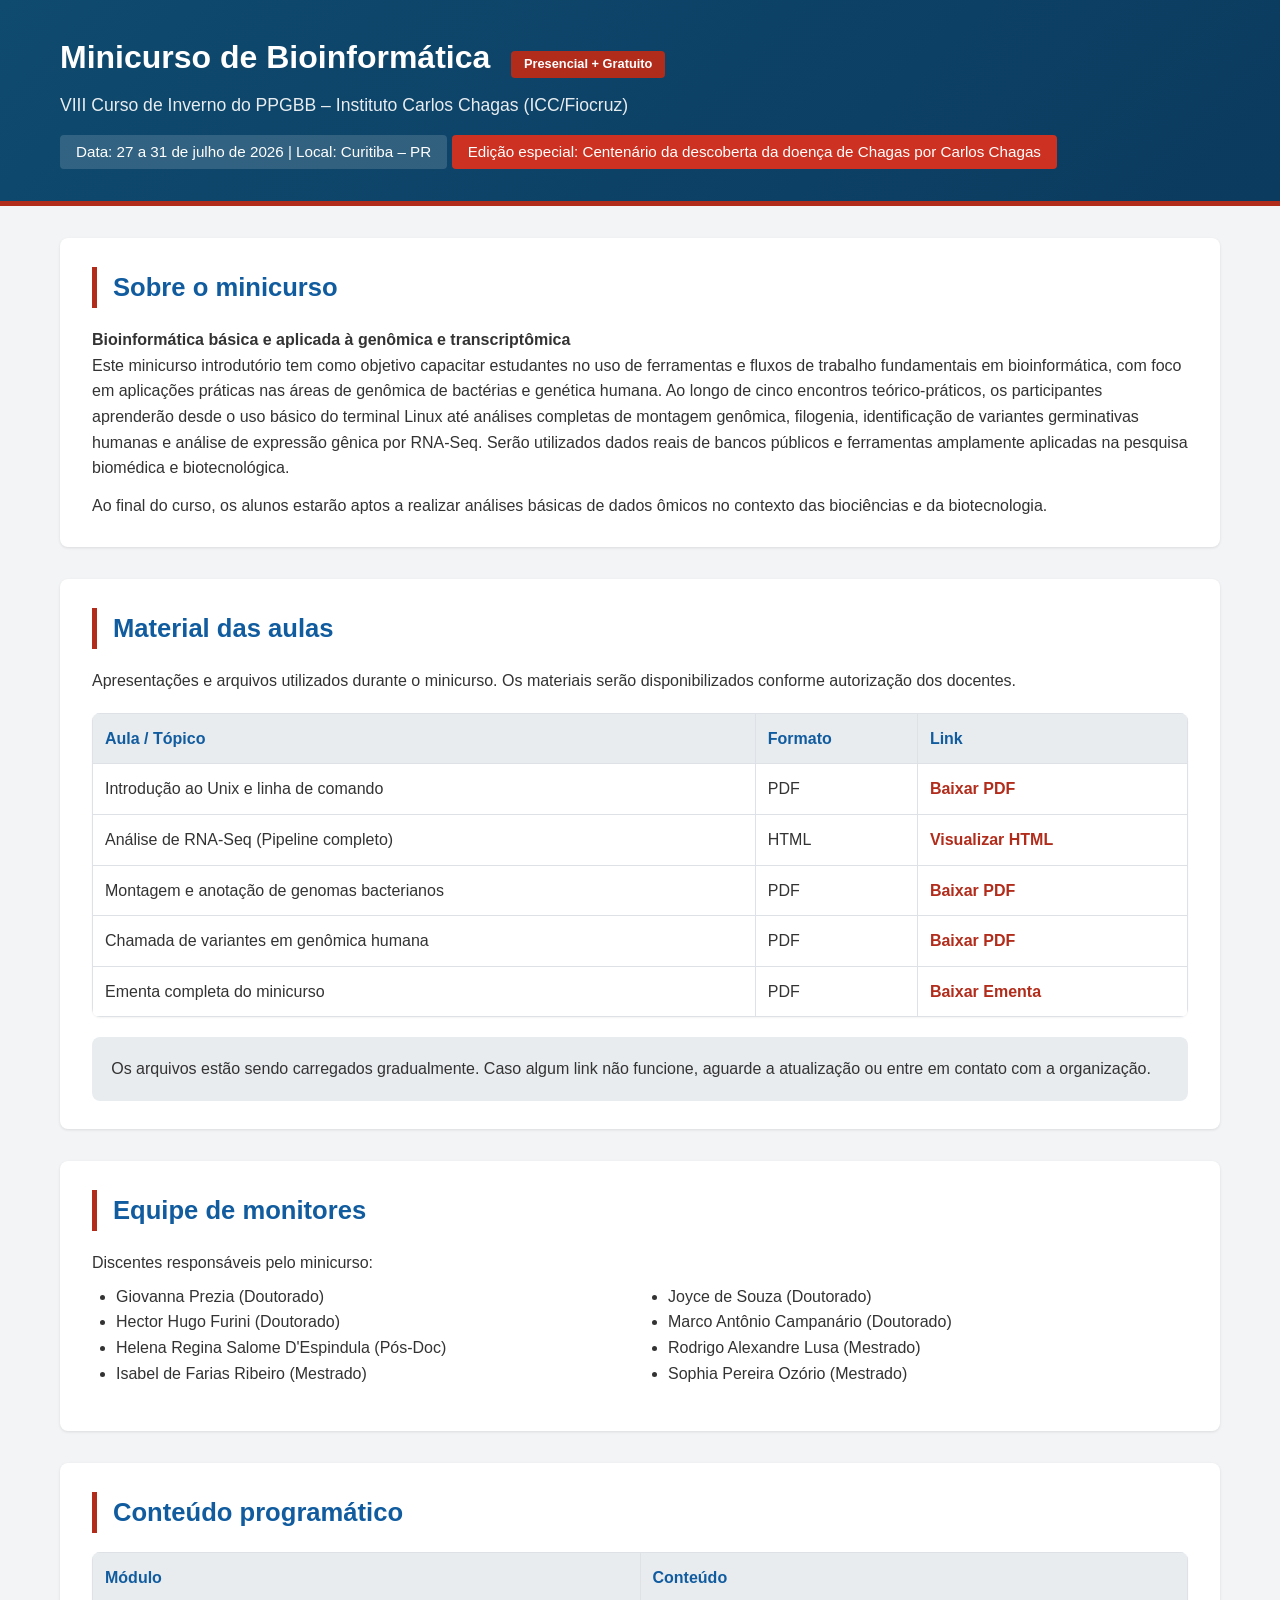
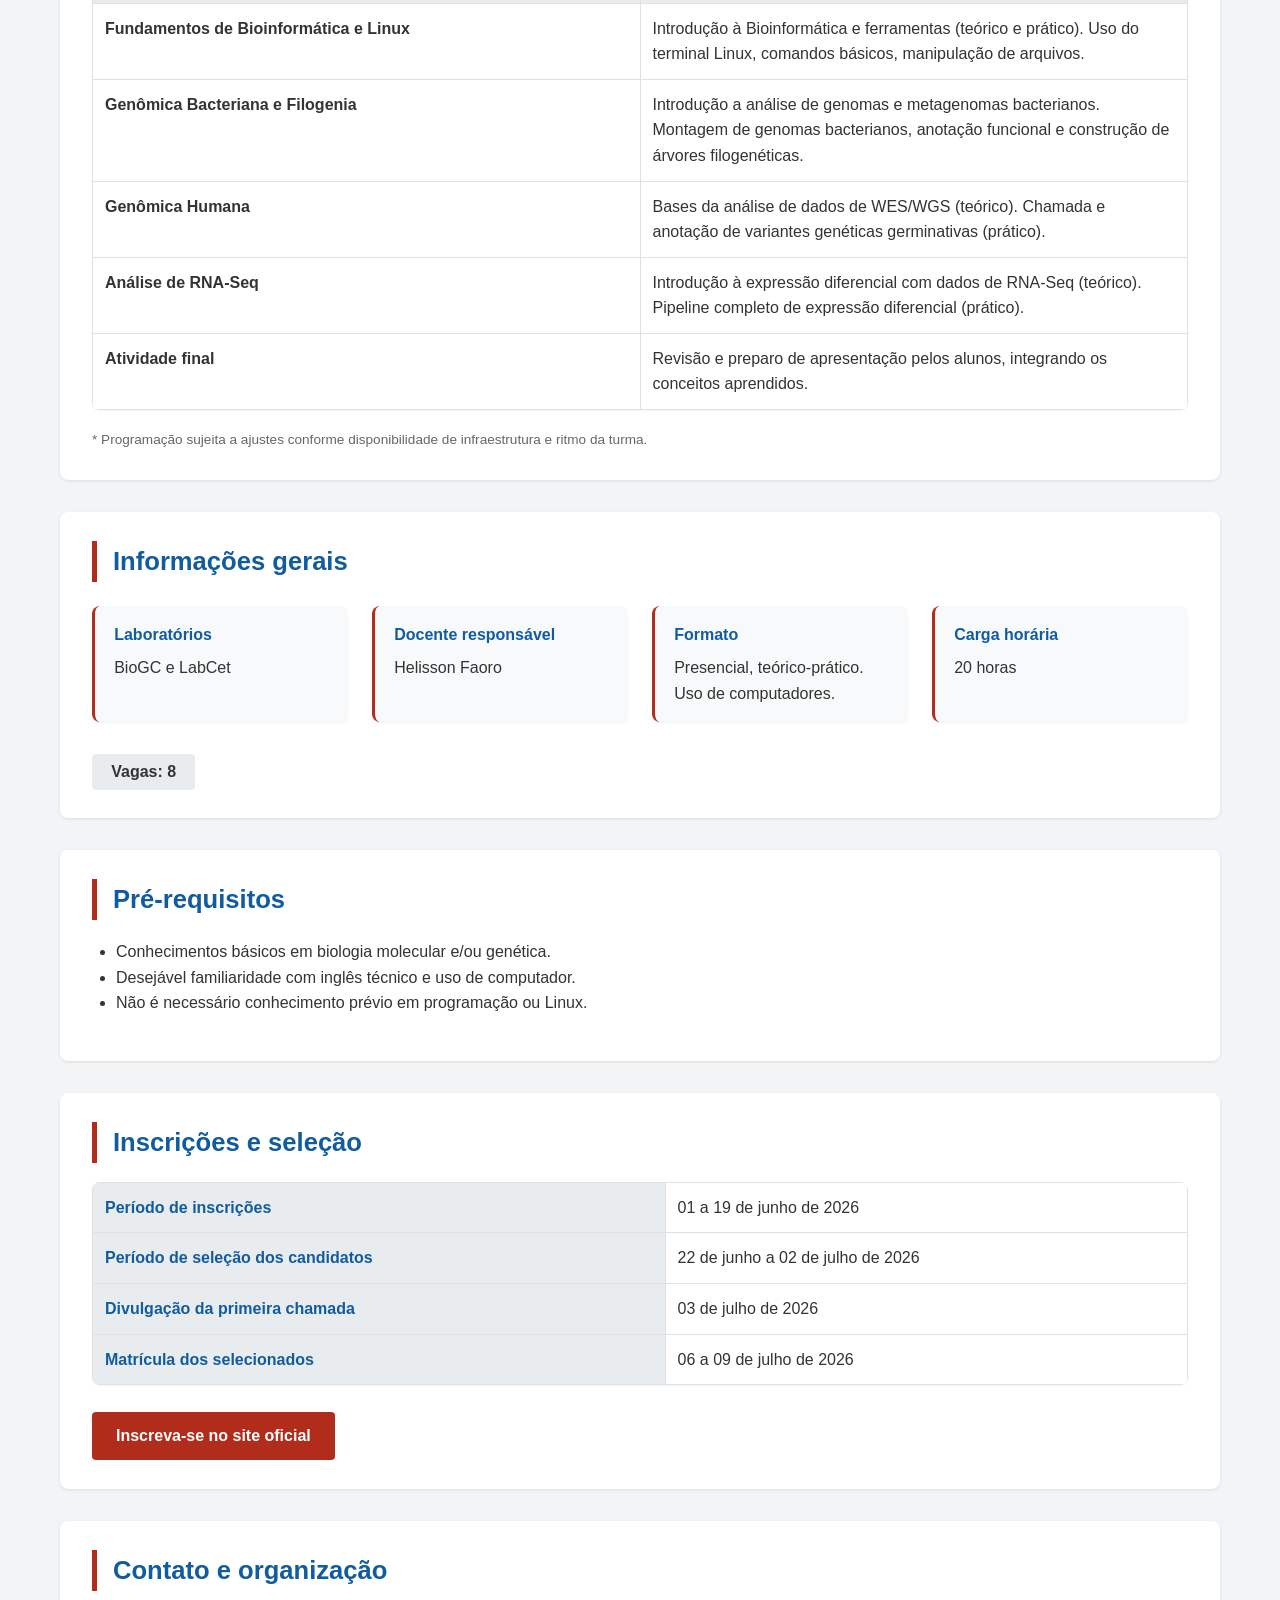
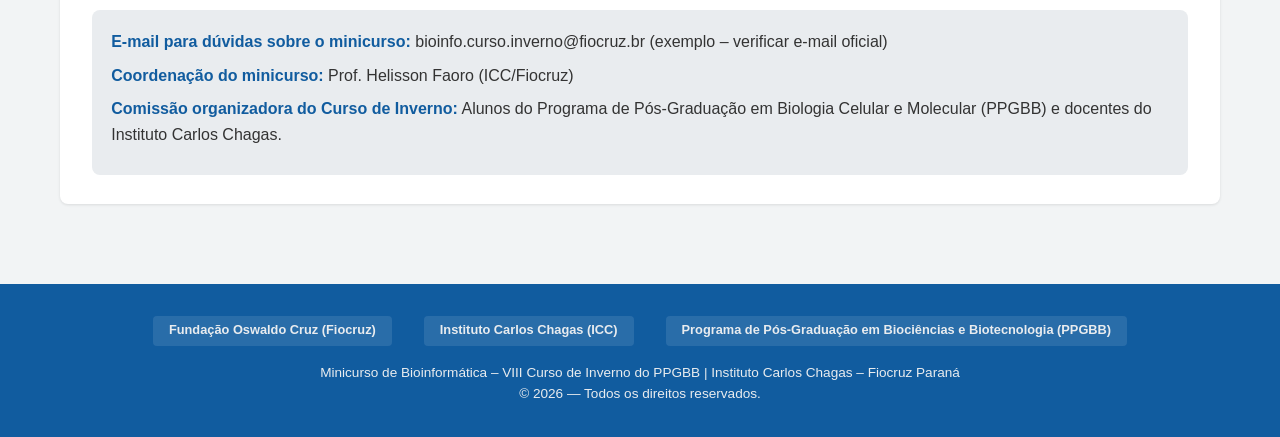
==== index.html @ 62fe2ba6 "Update course information and materials section" ====
<!DOCTYPE html>
<html lang="pt-BR">
<head>
    <meta charset="UTF-8">
    <meta name="viewport" content="width=device-width, initial-scale=1.0">
    <title>Minicurso de Bioinformática | Curso de Inverno 2026 - Fiocruz</title>
    <!-- CSS externo -->
    <link rel="stylesheet" href="css/style.css">
</head>
<body>

<header class="header">
    <div class="container">
        <h1>Minicurso de Bioinformática <span class="badge-gratis">Presencial + Gratuito</span></h1>
        <div class="subtitle">VIII Curso de Inverno do PPGBB – Instituto Carlos Chagas (ICC/Fiocruz)</div>
        <div class="date-place">
            Data: 27 a 31 de julho de 2026 | Local: Curitiba – PR
        </div>
        <div class="date-place" style="background: #cc3121; color:white; margin-top: 12px;">
            Edição especial: Centenário da descoberta da doença de Chagas por Carlos Chagas
        </div>
    </div>
</header>

<main class="container">
    <!-- Sobre o minicurso -->
    <div class="section">
        <h2>Sobre o minicurso</h2>
        <p><strong>Bioinformática básica e aplicada à genômica e transcriptômica</strong></p>
        <p>Este minicurso introdutório tem como objetivo capacitar estudantes no uso de ferramentas e fluxos de trabalho fundamentais em bioinformática, com foco em aplicações práticas nas áreas de genômica de bactérias e genética humana. Ao longo de cinco encontros teórico-práticos, os participantes aprenderão desde o uso básico do terminal Linux até análises completas de montagem genômica, filogenia, identificação de variantes germinativas humanas e análise de expressão gênica por RNA-Seq. Serão utilizados dados reais de bancos públicos e ferramentas amplamente aplicadas na pesquisa biomédica e biotecnológica.</p>
        <p style="margin-top: 0.75rem;">Ao final do curso, os alunos estarão aptos a realizar análises básicas de dados ômicos no contexto das biociências e da biotecnologia.</p>
    </div>

    <!-- Material das aulas -->
    <div class="section">
        <h2>Material das aulas</h2>
        <p>Apresentações e arquivos utilizados durante o minicurso. Os materiais serão disponibilizados conforme autorização dos docentes.</p>
        <table class="tabela-materiais">
            <thead>
                <tr><th>Aula / Tópico</th><th>Formato</th><th>Link</th></tr>
            </thead>
            <tbody>
                <tr><td>Introdução ao Unix e linha de comando</td><td>PDF</td><td><a href="materiais/aula1_bioinfo.pdf" target="_blank">Baixar PDF</a></td></tr>
                <tr><td>Análise de RNA-Seq (Pipeline completo)</td><td>HTML</td><td><a href="materiais/aula2_bioinfo.html" target="_blank">Visualizar HTML</a></td></tr>
                <tr><td>Montagem e anotação de genomas bacterianos</td><td>PDF</td><td><a href="materiais/genomica_bacteriana.pdf" target="_blank">Baixar PDF</a></td></tr>
                <tr><td>Chamada de variantes em genômica humana</td><td>PDF</td><td><a href="materiais/variantes_humanas.pdf" target="_blank">Baixar PDF</a></td></tr>
                <tr><td>Ementa completa do minicurso</td><td>PDF</td><td><a href="Ementa_Bioinformatica_2026.docx.pdf" target="_blank">Baixar Ementa</a></td></tr>
            </tbody>
        </table>
        <p class="contato-info" style="margin-top: 0.5rem;">Os arquivos estão sendo carregados gradualmente. Caso algum link não funcione, aguarde a atualização ou entre em contato com a organização.</p>
    </div>    

    <!-- Equipe de monitores -->
    <div class="section">
        <h2>Equipe de monitores</h2>
        <p>Discentes responsáveis pelo minicurso:</p>
        <ul class="two-columns">
            <li>Giovanna Prezia (Doutorado)</li>
            <li>Hector Hugo Furini (Doutorado)</li>
            <li>Helena Regina Salome D'Espindula (Pós-Doc)</li>
            <li>Isabel de Farias Ribeiro (Mestrado)</li>
            <li>Joyce de Souza (Doutorado)</li>
            <li>Marco Antônio Campanário (Doutorado)</li>
            <li>Rodrigo Alexandre Lusa (Mestrado)</li>
            <li>Sophia Pereira Ozório (Mestrado)</li>
        </ul>
    </div>

    <!-- Conteúdo programático -->
    <div class="section">
        <h2>Conteúdo programático</h2>
        <table class="tabela-conteudo">
            <thead>
                <tr><th>Módulo</th><th>Conteúdo</th></tr>
            </thead>
            <tbody>
                <tr><td><strong>Fundamentos de Bioinformática e Linux</strong></td><td>Introdução à Bioinformática e ferramentas (teórico e prático). Uso do terminal Linux, comandos básicos, manipulação de arquivos.</td></tr>
                <tr><td><strong>Genômica Bacteriana e Filogenia</strong></td><td>Introdução a análise de genomas e metagenomas bacterianos. Montagem de genomas bacterianos, anotação funcional e construção de árvores filogenéticas.</td></tr>
                <tr><td><strong>Genômica Humana</strong></td><td>Bases da análise de dados de WES/WGS (teórico). Chamada e anotação de variantes genéticas germinativas (prático).</td></tr>
                <tr><td><strong>Análise de RNA-Seq</strong></td><td>Introdução à expressão diferencial com dados de RNA-Seq (teórico). Pipeline completo de expressão diferencial (prático).</td></tr>
                <tr><td><strong>Atividade final</strong></td><td>Revisão e preparo de apresentação pelos alunos, integrando os conceitos aprendidos.</td></tr>
            </tbody>
        </table>
        <p class="nota">* Programação sujeita a ajustes conforme disponibilidade de infraestrutura e ritmo da turma.</p>
    </div>

    
    <!-- Informações gerais -->
    <div class="section">
        <h2>Informações gerais</h2>
        <div class="info-grid">
            <div class="info-card"><strong>Laboratórios</strong>BioGC e LabCet</div>
            <div class="info-card"><strong>Docente responsável</strong>Helisson Faoro</div>
            <div class="info-card"><strong>Formato</strong>Presencial, teórico-prático. Uso de computadores.</div>
            <div class="info-card"><strong>Carga horária</strong>20 horas</div>
        </div>
        <p class="vagas">Vagas: 8</p>
    </div>

    
    <!-- Pré-requisitos -->
    <div class="section">
        <h2>Pré-requisitos</h2>
        <ul>
            <li>Conhecimentos básicos em biologia molecular e/ou genética.</li>
            <li>Desejável familiaridade com inglês técnico e uso de computador.</li>
            <li>Não é necessário conhecimento prévio em programação ou Linux.</li>
        </ul>
    </div>

    <!-- Inscrições e seleção -->
    <div class="section">
        <h2>Inscrições e seleção</h2>
        <table class="tabela-inscricoes">
            <tr><th>Período de inscrições</th><td>01 a 19 de junho de 2026</td></tr>
            <tr><th>Período de seleção dos candidatos</th><td>22 de junho a 02 de julho de 2026</td></tr>
            <tr><th>Divulgação da primeira chamada</th><td>03 de julho de 2026</td></tr>
            <tr><th>Matrícula dos selecionados</th><td>06 a 09 de julho de 2026</td></tr>
        </table>
        <a href="https://www.icc.fiocruz.br/curso-de-inverno" class="btn-link" target="_blank">Inscreva-se no site oficial</a>
    </div>

    <!-- Contato e organização -->
    <div class="section">
        <h2>Contato e organização</h2>
        <div class="contato-info">
            <p><strong>E-mail para dúvidas sobre o minicurso:</strong> bioinfo.curso.inverno@fiocruz.br (exemplo – verificar e-mail oficial)</p>
            <p><strong>Coordenação do minicurso:</strong> Prof. Helisson Faoro (ICC/Fiocruz)</p>
            <p><strong>Comissão organizadora do Curso de Inverno:</strong> Alunos do Programa de Pós-Graduação em Biologia Celular e Molecular (PPGBB) e docentes do Instituto Carlos Chagas.</p>
        </div>
    </div>
</main>

<footer class="footer">
    <div class="container">
        <div class="logos">
            <span>Fundação Oswaldo Cruz (Fiocruz)</span>
            <span>Instituto Carlos Chagas (ICC)</span>
            <span>Programa de Pós-Graduação em Biociências e Biotecnologia (PPGBB)</span>
        </div>
        <p>Minicurso de Bioinformática – VIII Curso de Inverno do PPGBB | Instituto Carlos Chagas – Fiocruz Paraná</p>
        <p>© 2026 — Todos os direitos reservados.</p>
    </div>
</footer>

</body>
</html>
---- css/style.css ----
/* style.css - Versão atualizada para o minicurso de Bioinformática
   Estilos inspirados no site do Instituto Carlos Chagas - Fiocruz
   https://www.icc.fiocruz.br/curso-de-inverno/
*/

* {
    margin: 0;
    padding: 0;
    box-sizing: border-box;
}

body {
    font-family: 'Open Sans', 'Segoe UI', 'Helvetica Neue', sans-serif;
    background-color: #f2f4f5;
    color: #333;
    line-height: 1.6;
    display: flex;
    flex-direction: column;
    min-height: 100vh;
}

main {
    flex: 1;
}

.container {
    max-width: 1200px;
    margin: 0 auto;
    padding: 0 20px;
}

/* ===== Cabeçalho (Header) ===== */
.header {
    background: linear-gradient(135deg, #0f4a6f 0%, #0b3b5f 100%);
    background-color: #115c9f; /* Azul Fiocruz */
    color: white;
    padding: 2rem 0;
    border-bottom: 5px solid #b22c1b; /* Vermelho Fiocruz */
    position: sticky;
    top: 0;
    z-index: 10;
}

.header h1 {
    font-size: 2rem;
    margin-bottom: 0.5rem;
    font-weight: 600;
}

.header .subtitle {
    font-size: 1.1rem;
    opacity: 0.9;
    margin-bottom: 0.25rem;
}

.header .date-place {
    font-size: 0.95rem;
    font-weight: 500;
    background: rgba(255,255,255,0.15);
    display: inline-block;
    padding: 0.3rem 1rem;
    border-radius: 4px;
    margin-top: 0.75rem;
}

.badge-gratis {
    background-color: #b22c1b;
    color: white;
    padding: 0.2rem 0.8rem;
    border-radius: 4px;
    font-size: 0.8rem;
    font-weight: bold;
    margin-left: 0.75rem;
    display: inline-block;
}

/* ===== Menu de Navegação ===== */
.main-nav {
    background-color: #f8f9fa;
    border-bottom: 1px solid #e0e0e0;
    padding: 0;
}

.main-nav .container {
    display: flex;
    justify-content: center;
    align-items: center;
    flex-wrap: wrap;
}

.main-nav a {
    color: #333;
    text-decoration: none;
    padding: 0.8rem 1.2rem;
    font-weight: 600;
    font-size: 0.9rem;
    transition: background-color 0.2s ease, color 0.2s ease;
    border-radius: 4px;
    margin: 0 0.2rem;
}

.main-nav a:hover {
    background-color: #e9ecef;
    color: #b22c1b;
}

/* ===== Seções Gerais ===== */
.section {
    background: white;
    border-radius: 8px;
    box-shadow: 0 1px 3px rgba(0,0,0,0.1);
    margin: 2rem 0;
    padding: 1.8rem 2rem;
    scroll-margin-top: 100px; /* Espaço para fixar o header ao scroll */
}

.section h2 {
    font-size: 1.6rem;
    margin-bottom: 1.2rem;
    border-left: 5px solid #b22c1b;
    padding-left: 1rem;
    color: #115c9f;
    font-weight: 600;
}

.section h3 {
    font-size: 1.3rem;
    margin: 1.5rem 0 0.75rem 0;
    color: #1e4663;
}

/* ===== Cards de Informações ===== */
.info-grid {
    display: grid;
    grid-template-columns: repeat(auto-fit, minmax(250px, 1fr));
    gap: 1.5rem;
    margin: 1.5rem 0;
}

.info-card {
    background: #f8f9fa;
    padding: 1rem 1.2rem;
    border-radius: 8px;
    border-left: 3px solid #b22c1b;
    box-shadow: 0 1px 2px rgba(0,0,0,0.05);
}

.info-card strong {
    color: #115c9f;
    display: block;
    margin-bottom: 0.5rem;
    font-size: 1rem;
}

.vagas {
    font-size: 1rem;
    font-weight: bold;
    background: #e9ecef;
    display: inline-block;
    padding: 0.3rem 1.2rem;
    border-radius: 4px;
    margin-top: 0.5rem;
}

/* ===== Listas ===== */
ul, .section ul {
    margin-left: 1.5rem;
    margin-top: 0.5rem;
    margin-bottom: 1rem;
}

ul.two-columns {
    columns: 2;
    column-gap: 2rem;
}

/* ===== Tabela de Conteúdo Programático ===== */
.tabela-conteudo {
    width: 100%;
    border-collapse: collapse;
    margin: 1.2rem 0;
    background-color: #fff;
    border-radius: 8px;
    overflow: hidden;
    box-shadow: 0 1px 2px rgba(0,0,0,0.05);
}

.tabela-conteudo th, .tabela-conteudo td {
    border: 1px solid #dee2e6;
    padding: 12px;
    vertical-align: top;
    text-align: left;
}

.tabela-conteudo th {
    background-color: #e9ecef;
    color: #115c9f;
    font-weight: 600;
    width: 30%;
}

/* ===== Tabelas de Inscrições e Materiais ===== */
.tabela-inscricoes, .tabela-materiais {
    width: 100%;
    border-collapse: collapse;
    margin: 1.2rem 0;
    background-color: #fff;
    border-radius: 8px;
    overflow: hidden;
    box-shadow: 0 1px 2px rgba(0,0,0,0.05);
}

.tabela-inscricoes th, .tabela-inscricoes td,
.tabela-materiais th, .tabela-materiais td {
    border: 1px solid #dee2e6;
    padding: 12px;
    vertical-align: top;
    text-align: left;
}

.tabela-inscricoes th, .tabela-materiais th {
    background-color: #e9ecef;
    color: #115c9f;
    font-weight: 600;
}

.tabela-materiais a {
    color: #b22c1b;
    text-decoration: none;
    font-weight: 600;
}

.tabela-materiais a:hover {
    text-decoration: underline;
    color: #9e2519;
}

/* ===== Cards de Materiais (Nova Seção) ===== */
.materiais-grid {
    display: grid;
    grid-template-columns: repeat(auto-fill, minmax(300px, 1fr));
    gap: 1.5rem;
    margin: 1.5rem 0;
}

.material-card {
    background: #f8f9fa;
    border-radius: 8px;
    padding: 1rem;
    border-left: 3px solid #b22c1b;
    transition: transform 0.2s ease, box-shadow 0.2s ease;
    box-shadow: 0 1px 2px rgba(0,0,0,0.05);
}

.material-card:hover {
    transform: translateY(-3px);
    box-shadow: 0 4px 8px rgba(0,0,0,0.1);
}

.material-card h4 {
    margin-bottom: 0.5rem;
    color: #115c9f;
    font-size: 1.1rem;
}

.material-card p {
    margin-bottom: 0.5rem;
    font-size: 0.9rem;
    color: #555;
}

.material-card .badge {
    display: inline-block;
    background: #e9ecef;
    padding: 0.2rem 0.6rem;
    border-radius: 4px;
    font-size: 0.75rem;
    font-weight: bold;
    margin-right: 0.5rem;
    color: #333;
}

.material-card .btn-pdf, .material-card .btn-html {
    display: inline-block;
    margin-top: 0.5rem;
    padding: 0.3rem 0.8rem;
    border-radius: 4px;
    font-size: 0.8rem;
    text-decoration: none;
    font-weight: 600;
    transition: background 0.2s ease;
}

.material-card .btn-pdf {
    background-color: #b22c1b;
    color: white;
}

.material-card .btn-pdf:hover {
    background-color: #9e2519;
}

.material-card .btn-html {
    background-color: #115c9f;
    color: white;
}

.material-card .btn-html:hover {
    background-color: #0e4a83;
}

/* ===== Botões Gerais ===== */
.btn-link {
    display: inline-block;
    background-color: #b22c1b;
    color: white;
    text-decoration: none;
    font-weight: bold;
    padding: 0.7rem 1.5rem;
    border-radius: 4px;
    transition: background-color 0.2s ease;
    margin-top: 0.5rem;
    border: none;
    cursor: pointer;
}

.btn-link:hover {
    background-color: #9e2519;
}

/* ===== Contato ===== */
.contato-info {
    background: #e9ecef;
    padding: 1.2rem;
    border-radius: 8px;
    margin-top: 1rem;
}

.contato-info p {
    margin-bottom: 0.5rem;
}

.contato-info strong {
    color: #115c9f;
}

.nota {
    font-size: 0.85rem;
    color: #666;
    margin-top: 0.5rem;
}

/* ===== Rodapé (Footer) ===== */
.footer {
    background: #115c9f;
    color: #e9ecef;
    padding: 2rem 0;
    margin-top: 3rem;
    text-align: center;
    font-size: 0.85rem;
}

.logos {
    display: flex;
    flex-wrap: wrap;
    justify-content: center;
    gap: 2rem;
    margin-bottom: 1rem;
}

.logos span {
    font-weight: bold;
    background: rgba(255,255,255,0.1);
    padding: 0.3rem 1rem;
    border-radius: 4px;
    font-size: 0.8rem;
}

/* ===== Responsividade ===== */
@media (max-width: 768px) {
    .header h1 {
        font-size: 1.5rem;
    }

    .section {
        padding: 1.2rem;
    }

    ul.two-columns {
        columns: 1;
    }

    .tabela-conteudo, .tabela-materiais, .tabela-inscricoes {
        font-size: 0.85rem;
    }

    .tabela-conteudo th, .tabela-conteudo td,
    .tabela-materiais th, .tabela-materiais td,
    .tabela-inscricoes th, .tabela-inscricoes td {
        padding: 8px;
    }

    .main-nav a {
        padding: 0.6rem 1rem;
        font-size: 0.85rem;
    }
}
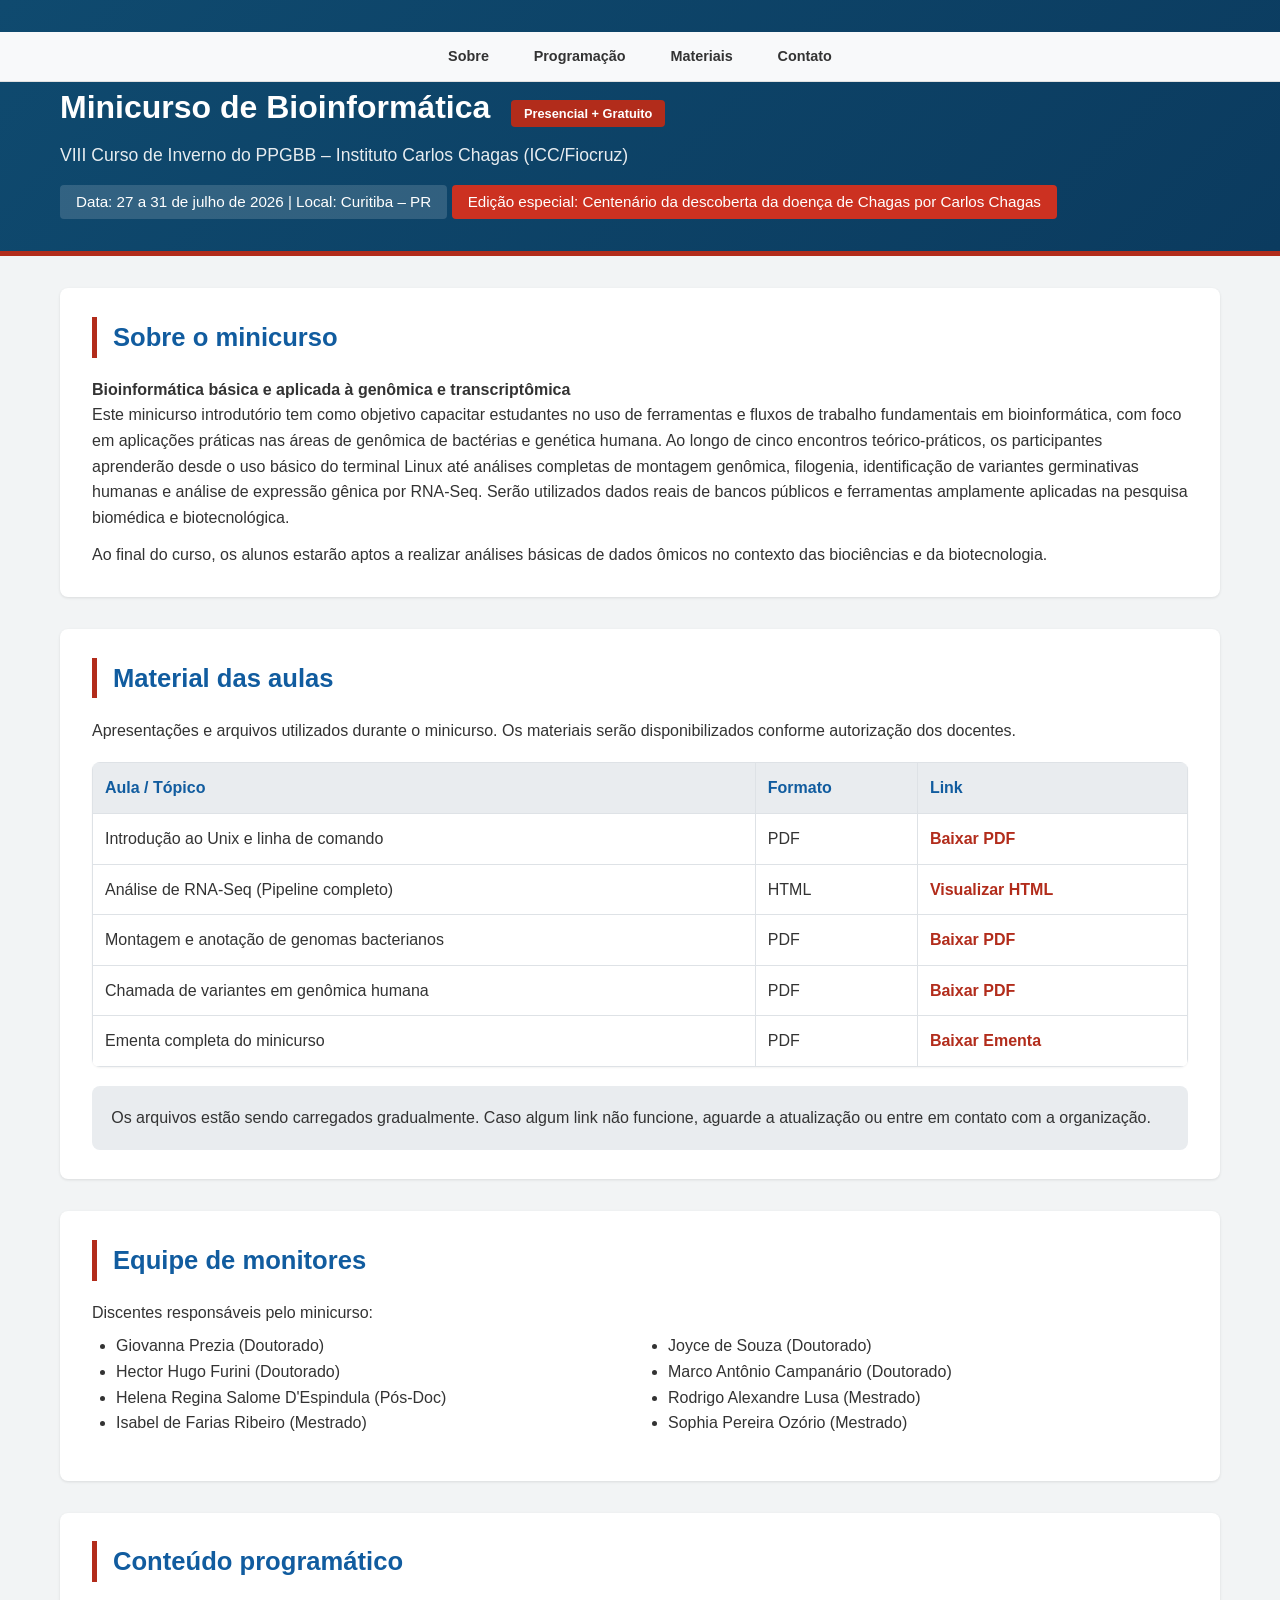
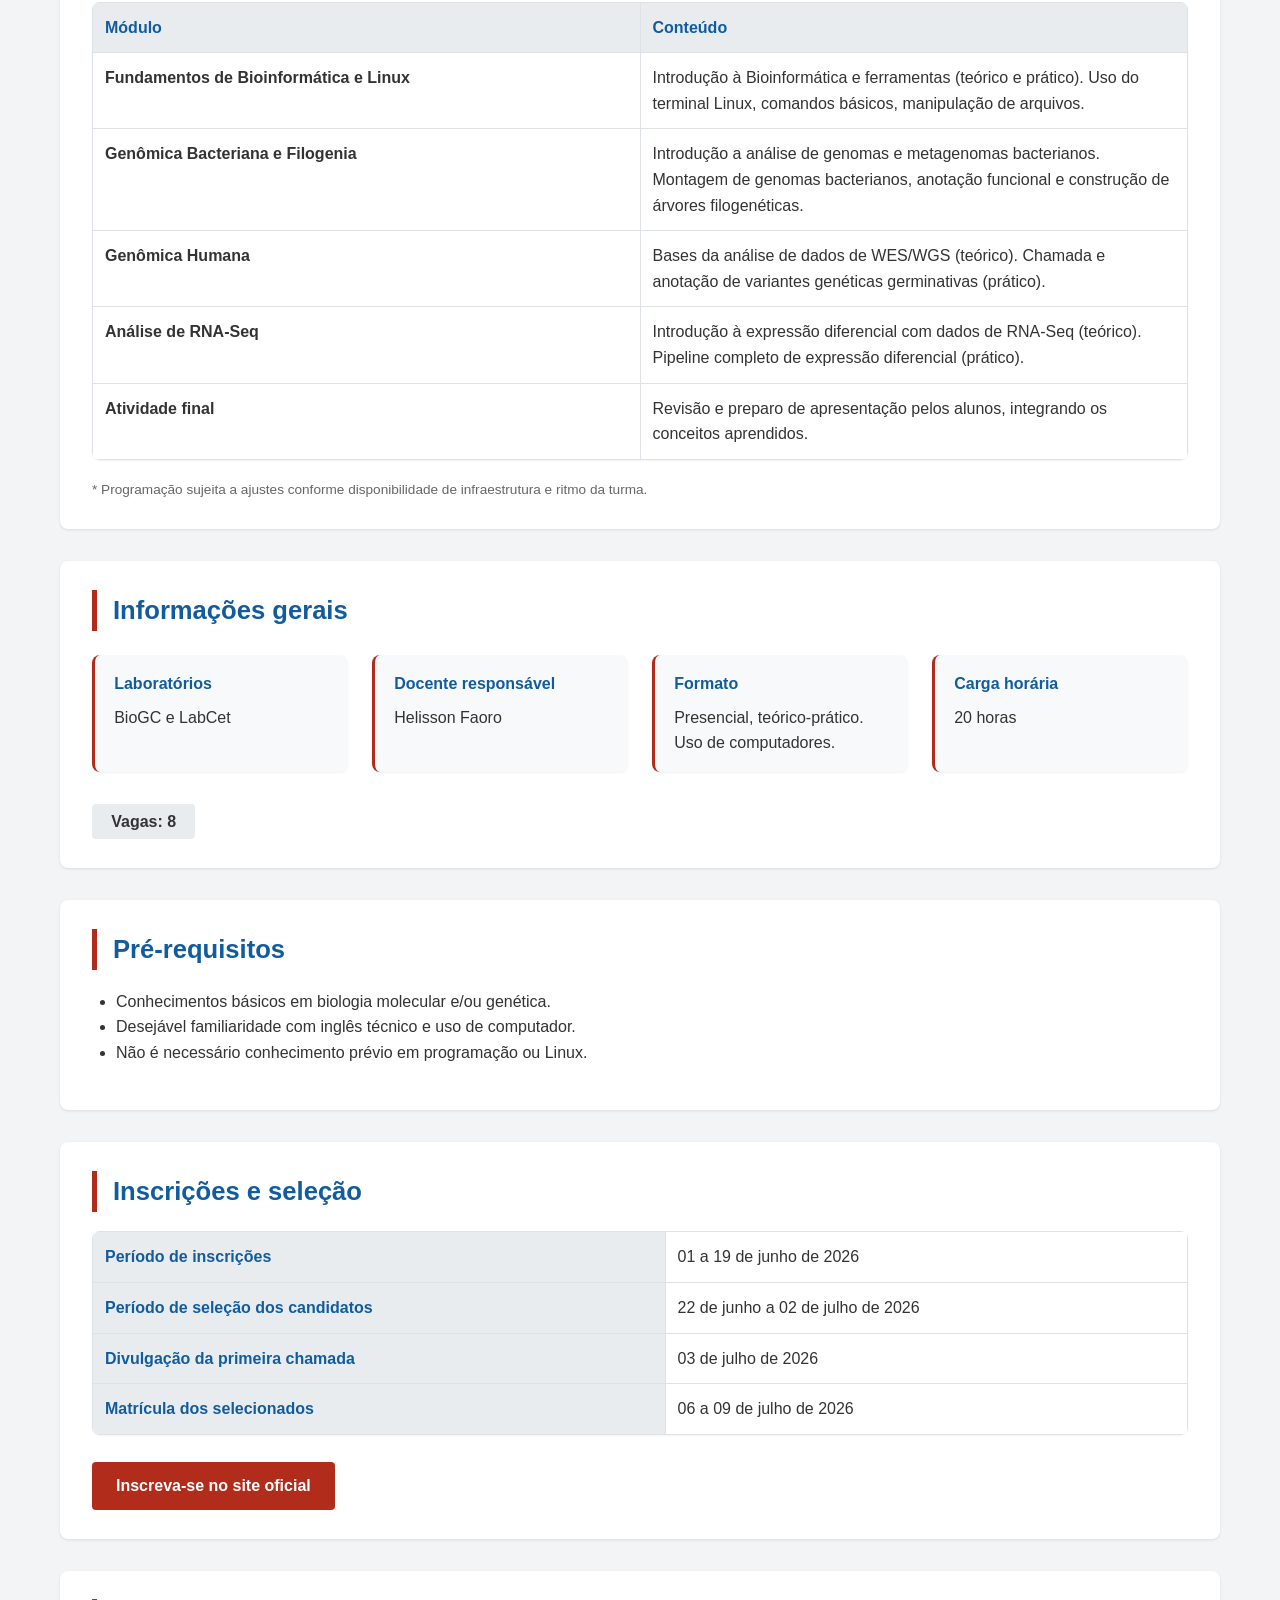
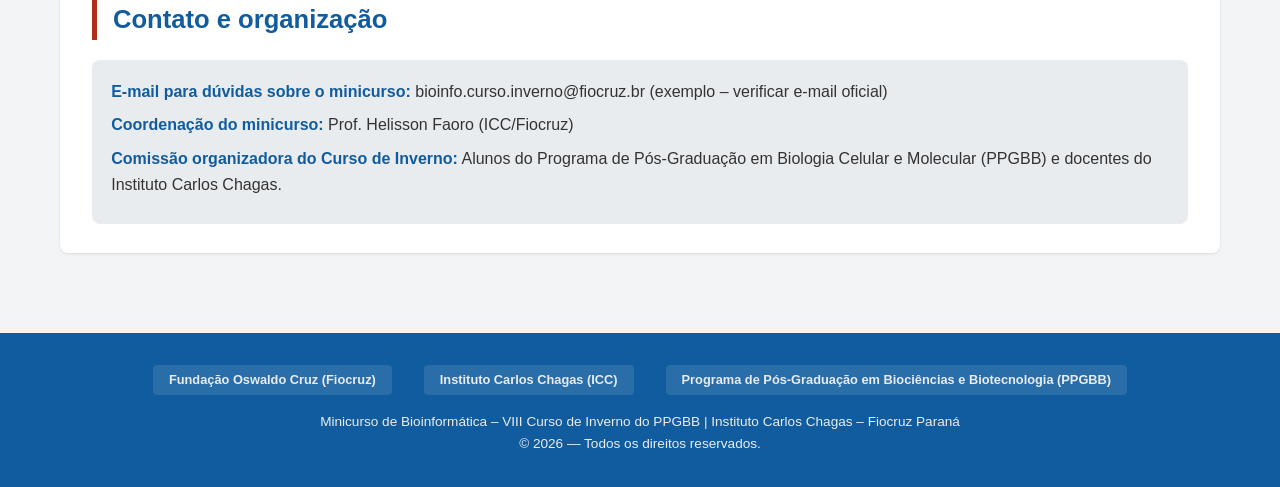
==== commit f4bc883b: "Add navigation menu to index.html Added navigation links to the main header." ====
--- a/index.html
+++ b/index.html
@@ -10,6 +10,15 @@
 <body>
 
 <header class="header">
+<nav class="main-nav">
+    <div class="container">
+        <a href="#sobre">Sobre</a>
+        <a href="#programacao">Programação</a>
+        <a href="#materiais">Materiais</a>
+        <a href="#contato">Contato</a>
+    </div>
+</nav>
+    
     <div class="container">
         <h1>Minicurso de Bioinformática <span class="badge-gratis">Presencial + Gratuito</span></h1>
         <div class="subtitle">VIII Curso de Inverno do PPGBB – Instituto Carlos Chagas (ICC/Fiocruz)</div>
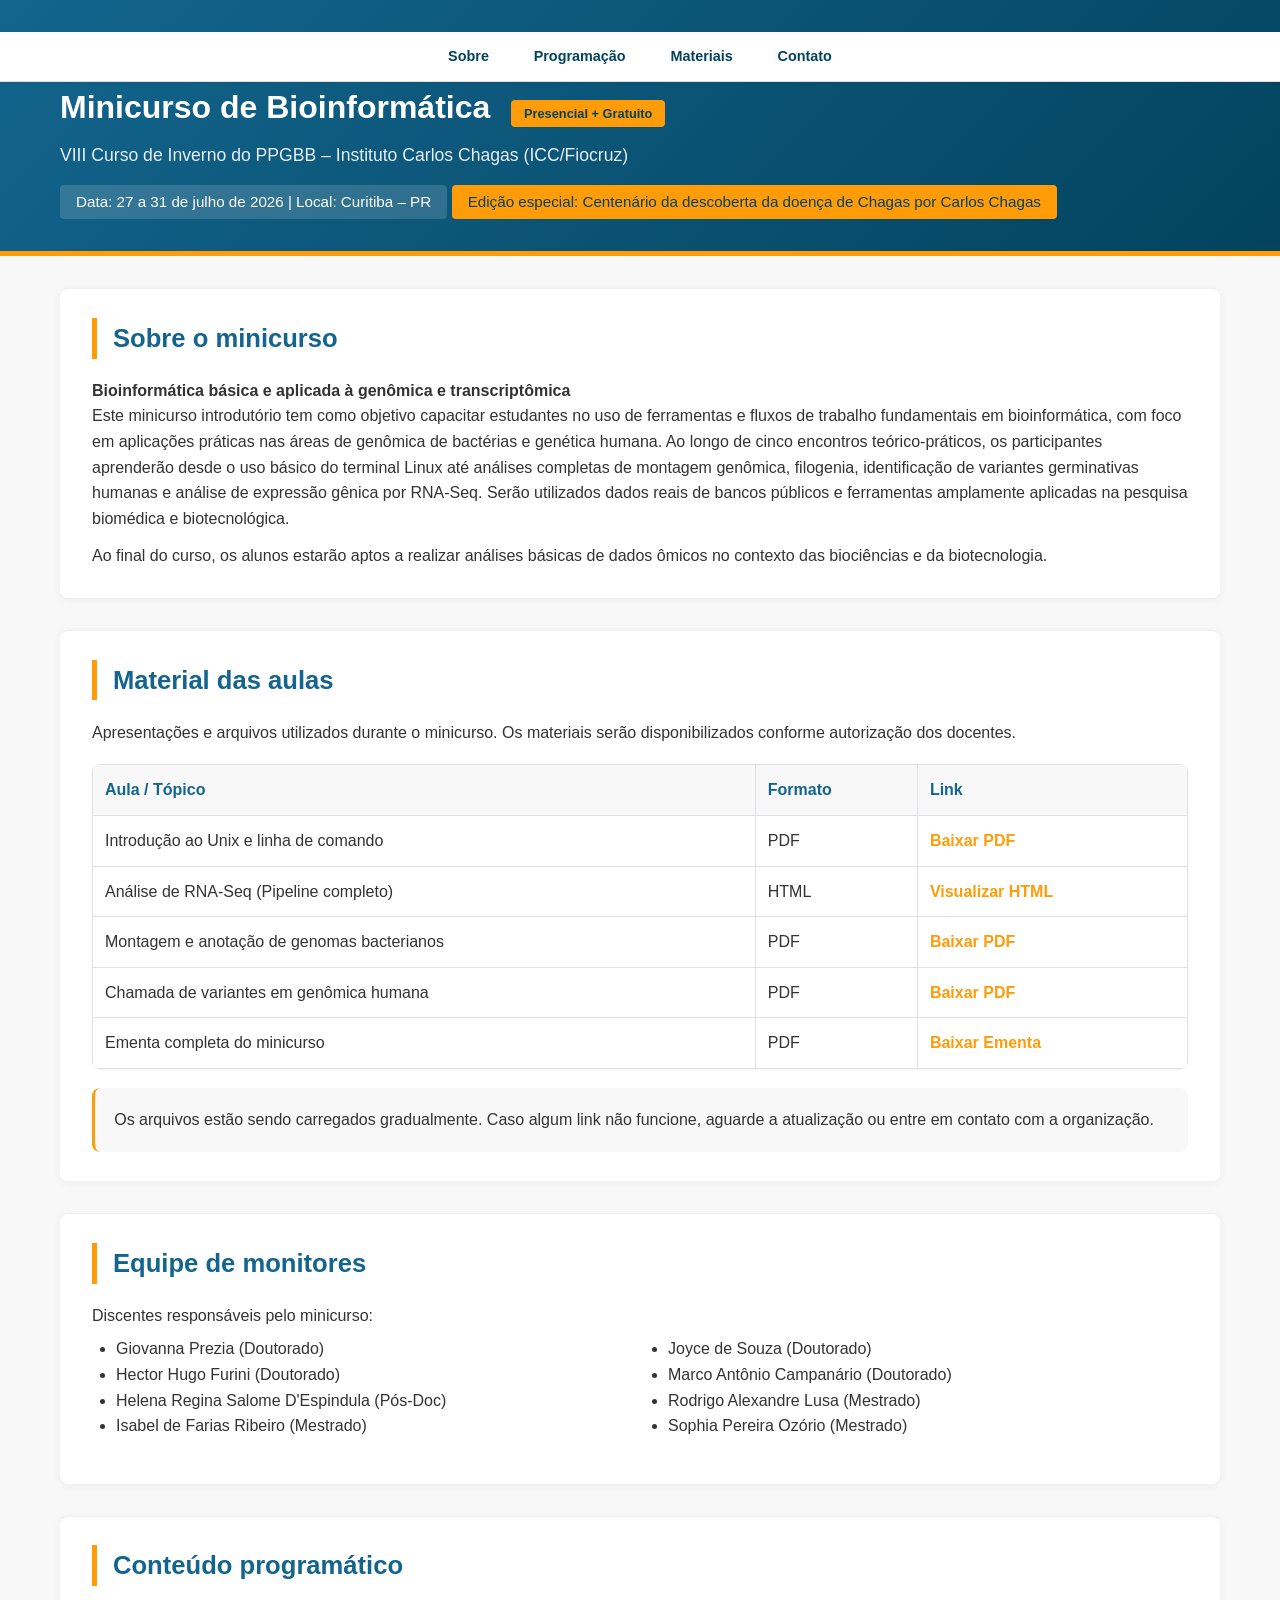
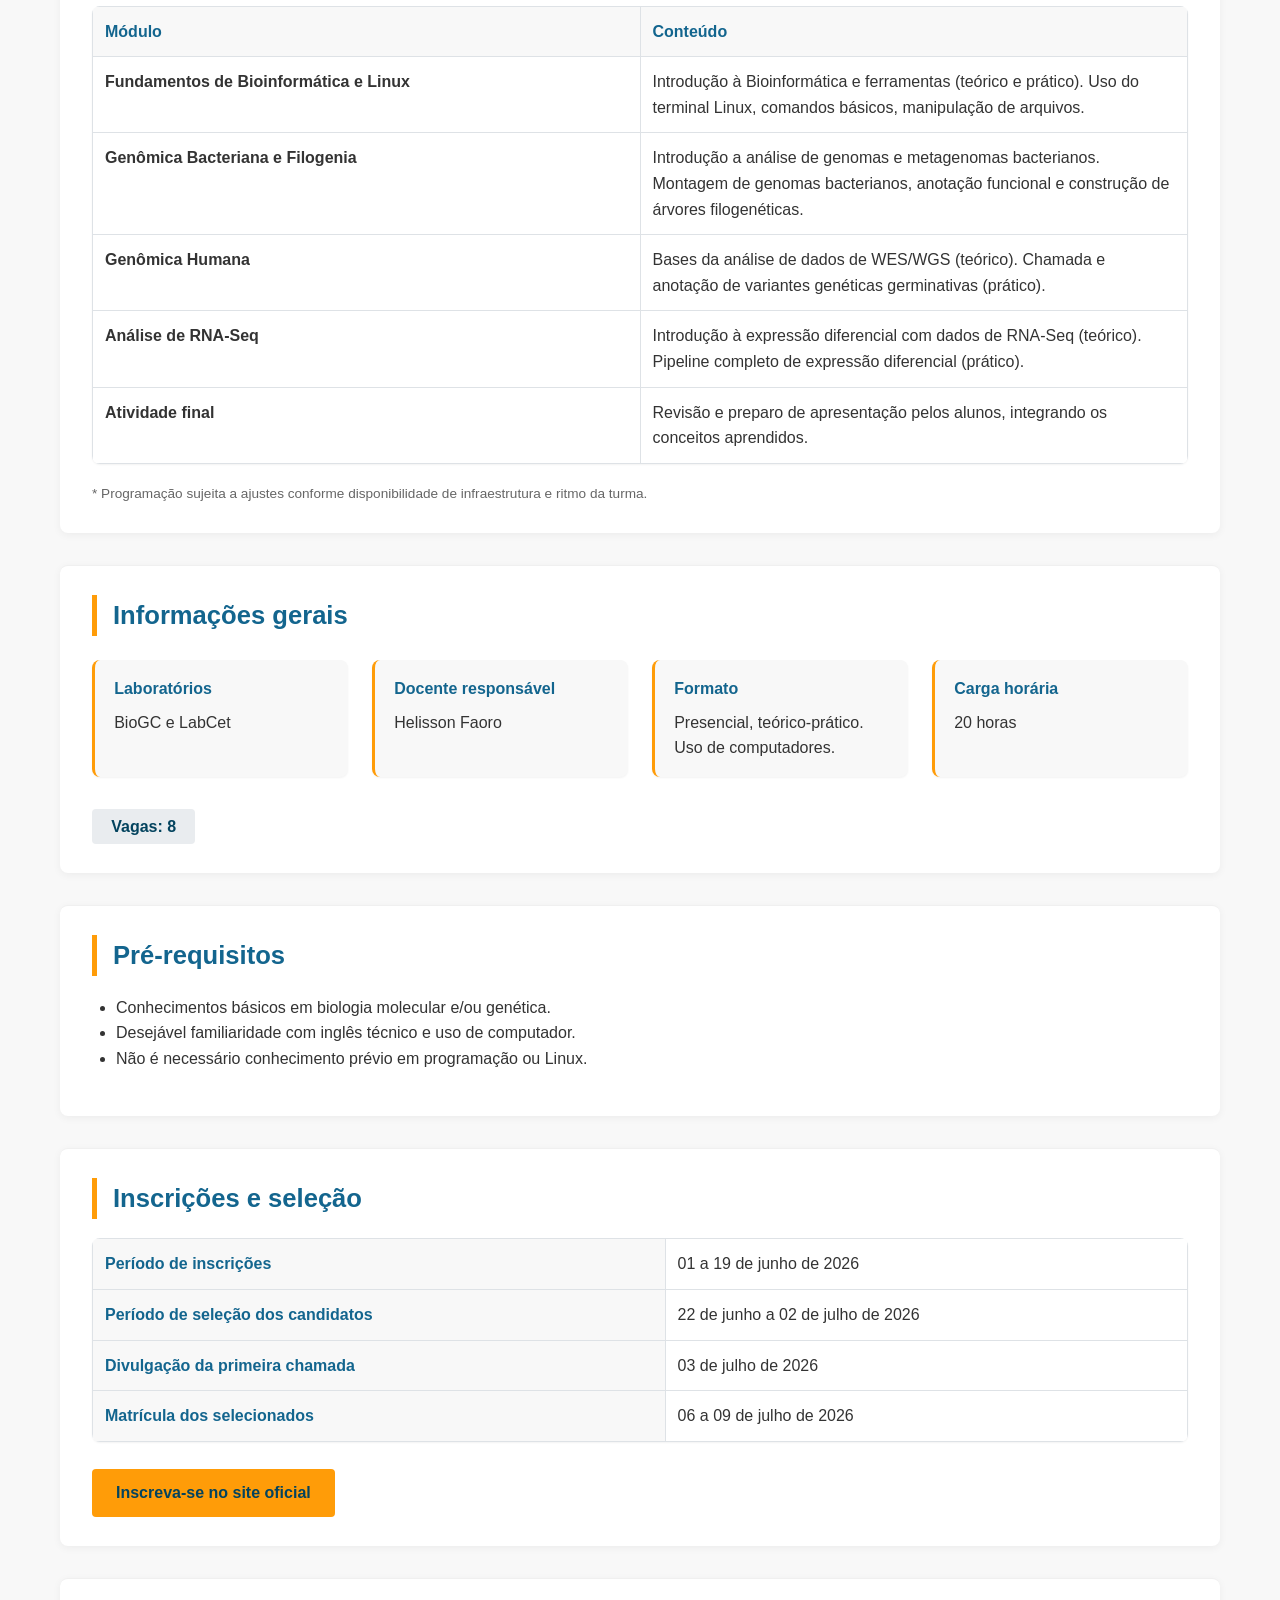
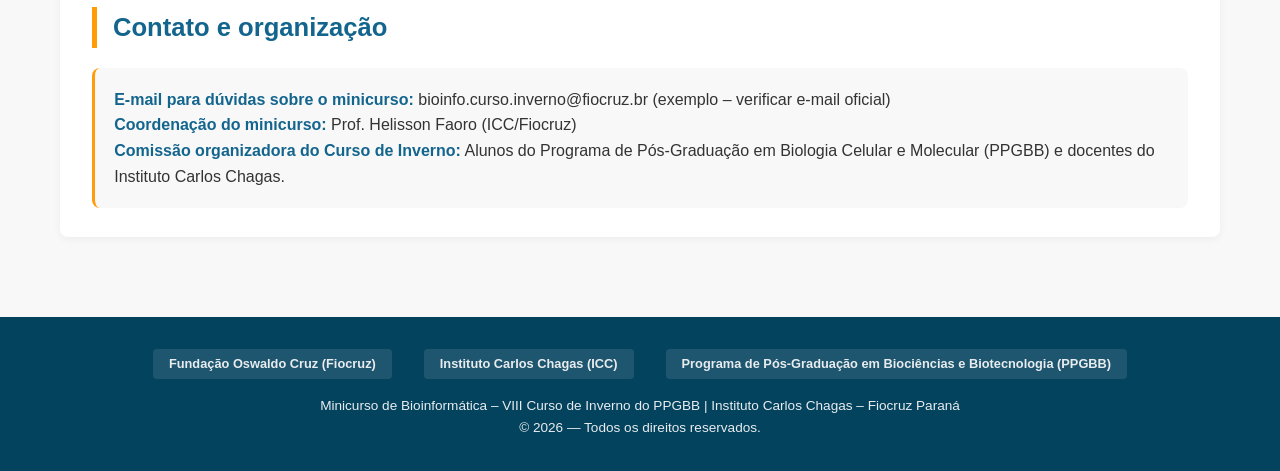
==== commit a54a46bf: "Change background color and text color for date-place" ====
--- a/index.html
+++ b/index.html
@@ -25,7 +25,7 @@
         <div class="date-place">
             Data: 27 a 31 de julho de 2026 | Local: Curitiba – PR
         </div>
-        <div class="date-place" style="background: #cc3121; color:white; margin-top: 12px;">
+        <div class="date-place" style="background: #ff9c08; color: #03435e; margin-top: 12px;">
             Edição especial: Centenário da descoberta da doença de Chagas por Carlos Chagas
         </div>
     </div>
--- a/css/style.css
+++ b/css/style.css
@@ -1,6 +1,10 @@
-/* style.css - Versão atualizada para o minicurso de Bioinformática
-   Estilos inspirados no site do Instituto Carlos Chagas - Fiocruz
-   https://www.icc.fiocruz.br/curso-de-inverno/
+/* style.css - Paleta revisada com laranja #ff9c08
+   Cores principais:
+   - Destaque (laranja): #ff9c08
+   - Azul médio: #13658e
+   - Azul escuro: #03435e
+   - Ciano (secundário): #00c1cf
+   - Fundo claro: #f8f8f8
 */
 
 * {
@@ -11,7 +15,7 @@
 
 body {
     font-family: 'Open Sans', 'Segoe UI', 'Helvetica Neue', sans-serif;
-    background-color: #f2f4f5;
+    background-color: #f8f8f8;
     color: #333;
     line-height: 1.6;
     display: flex;
@@ -31,11 +35,11 @@
 
 /* ===== Cabeçalho (Header) ===== */
 .header {
-    background: linear-gradient(135deg, #0f4a6f 0%, #0b3b5f 100%);
-    background-color: #115c9f; /* Azul Fiocruz */
+    background: linear-gradient(135deg, #13658e 0%, #03435e 100%);
+    background-color: #03435e;
     color: white;
     padding: 2rem 0;
-    border-bottom: 5px solid #b22c1b; /* Vermelho Fiocruz */
+    border-bottom: 5px solid #ff9c08;
     position: sticky;
     top: 0;
     z-index: 10;
@@ -64,8 +68,8 @@
 }
 
 .badge-gratis {
-    background-color: #b22c1b;
-    color: white;
+    background-color: #ff9c08;
+    color: #03435e;
     padding: 0.2rem 0.8rem;
     border-radius: 4px;
     font-size: 0.8rem;
@@ -76,9 +80,10 @@
 
 /* ===== Menu de Navegação ===== */
 .main-nav {
-    background-color: #f8f9fa;
+    background-color: #ffffff;
     border-bottom: 1px solid #e0e0e0;
     padding: 0;
+    box-shadow: 0 2px 4px rgba(0,0,0,0.05);
 }
 
 .main-nav .container {
@@ -89,7 +94,7 @@
 }
 
 .main-nav a {
-    color: #333;
+    color: #03435e;
     text-decoration: none;
     padding: 0.8rem 1.2rem;
     font-weight: 600;
@@ -100,33 +105,34 @@
 }
 
 .main-nav a:hover {
-    background-color: #e9ecef;
-    color: #b22c1b;
+    background-color: #f8f8f8;
+    color: #ff9c08;
 }
 
 /* ===== Seções Gerais ===== */
 .section {
     background: white;
     border-radius: 8px;
-    box-shadow: 0 1px 3px rgba(0,0,0,0.1);
+    box-shadow: 0 2px 8px rgba(0,0,0,0.05);
     margin: 2rem 0;
     padding: 1.8rem 2rem;
-    scroll-margin-top: 100px; /* Espaço para fixar o header ao scroll */
+    scroll-margin-top: 100px;
+    border-top: 1px solid #f0f0f0;
 }
 
 .section h2 {
     font-size: 1.6rem;
     margin-bottom: 1.2rem;
-    border-left: 5px solid #b22c1b;
+    border-left: 5px solid #ff9c08;
     padding-left: 1rem;
-    color: #115c9f;
+    color: #13658e;
     font-weight: 600;
 }
 
 .section h3 {
     font-size: 1.3rem;
     margin: 1.5rem 0 0.75rem 0;
-    color: #1e4663;
+    color: #03435e;
 }
 
 /* ===== Cards de Informações ===== */
@@ -138,15 +144,15 @@
 }
 
 .info-card {
-    background: #f8f9fa;
+    background: #f8f8f8;
     padding: 1rem 1.2rem;
     border-radius: 8px;
-    border-left: 3px solid #b22c1b;
+    border-left: 3px solid #ff9c08;
     box-shadow: 0 1px 2px rgba(0,0,0,0.05);
 }
 
 .info-card strong {
-    color: #115c9f;
+    color: #13658e;
     display: block;
     margin-bottom: 0.5rem;
     font-size: 1rem;
@@ -160,6 +166,7 @@
     padding: 0.3rem 1.2rem;
     border-radius: 4px;
     margin-top: 0.5rem;
+    color: #03435e;
 }
 
 /* ===== Listas ===== */
@@ -193,8 +200,8 @@
 }
 
 .tabela-conteudo th {
-    background-color: #e9ecef;
-    color: #115c9f;
+    background-color: #f8f8f8;
+    color: #13658e;
     font-weight: 600;
     width: 30%;
 }
@@ -219,23 +226,23 @@
 }
 
 .tabela-inscricoes th, .tabela-materiais th {
-    background-color: #e9ecef;
-    color: #115c9f;
+    background-color: #f8f8f8;
+    color: #13658e;
     font-weight: 600;
 }
 
 .tabela-materiais a {
-    color: #b22c1b;
+    color: #ff9c08;
     text-decoration: none;
     font-weight: 600;
 }
 
 .tabela-materiais a:hover {
     text-decoration: underline;
-    color: #9e2519;
-}
-
-/* ===== Cards de Materiais (Nova Seção) ===== */
+    color: #13658e;
+}
+
+/* ===== Cards de Materiais ===== */
 .materiais-grid {
     display: grid;
     grid-template-columns: repeat(auto-fill, minmax(300px, 1fr));
@@ -244,10 +251,10 @@
 }
 
 .material-card {
-    background: #f8f9fa;
+    background: #f8f8f8;
     border-radius: 8px;
     padding: 1rem;
-    border-left: 3px solid #b22c1b;
+    border-left: 3px solid #ff9c08;
     transition: transform 0.2s ease, box-shadow 0.2s ease;
     box-shadow: 0 1px 2px rgba(0,0,0,0.05);
 }
@@ -259,7 +266,7 @@
 
 .material-card h4 {
     margin-bottom: 0.5rem;
-    color: #115c9f;
+    color: #13658e;
     font-size: 1.1rem;
 }
 
@@ -277,7 +284,7 @@
     font-size: 0.75rem;
     font-weight: bold;
     margin-right: 0.5rem;
-    color: #333;
+    color: #03435e;
 }
 
 .material-card .btn-pdf, .material-card .btn-html {
@@ -292,28 +299,29 @@
 }
 
 .material-card .btn-pdf {
-    background-color: #b22c1b;
+    background-color: #ff9c08;
+    color: #03435e;
+}
+
+.material-card .btn-pdf:hover {
+    background-color: #13658e;
     color: white;
 }
 
-.material-card .btn-pdf:hover {
-    background-color: #9e2519;
-}
-
 .material-card .btn-html {
-    background-color: #115c9f;
+    background-color: #13658e;
     color: white;
 }
 
 .material-card .btn-html:hover {
-    background-color: #0e4a83;
+    background-color: #03435e;
 }
 
 /* ===== Botões Gerais ===== */
 .btn-link {
     display: inline-block;
-    background-color: #b22c1b;
-    color: white;
+    background-color: #ff9c08;
+    color: #03435e;
     text-decoration: none;
     font-weight: bold;
     padding: 0.7rem 1.5rem;
@@ -325,23 +333,21 @@
 }
 
 .btn-link:hover {
-    background-color: #9e2519;
+    background-color: #13658e;
+    color: white;
 }
 
 /* ===== Contato ===== */
 .contato-info {
-    background: #e9ecef;
+    background: #f8f8f8;
     padding: 1.2rem;
     border-radius: 8px;
     margin-top: 1rem;
-}
-
-.contato-info p {
-    margin-bottom: 0.5rem;
+    border-left: 3px solid #ff9c08;
 }
 
 .contato-info strong {
-    color: #115c9f;
+    color: #13658e;
 }
 
 .nota {
@@ -352,7 +358,7 @@
 
 /* ===== Rodapé (Footer) ===== */
 .footer {
-    background: #115c9f;
+    background: #03435e;
     color: #e9ecef;
     padding: 2rem 0;
     margin-top: 3rem;
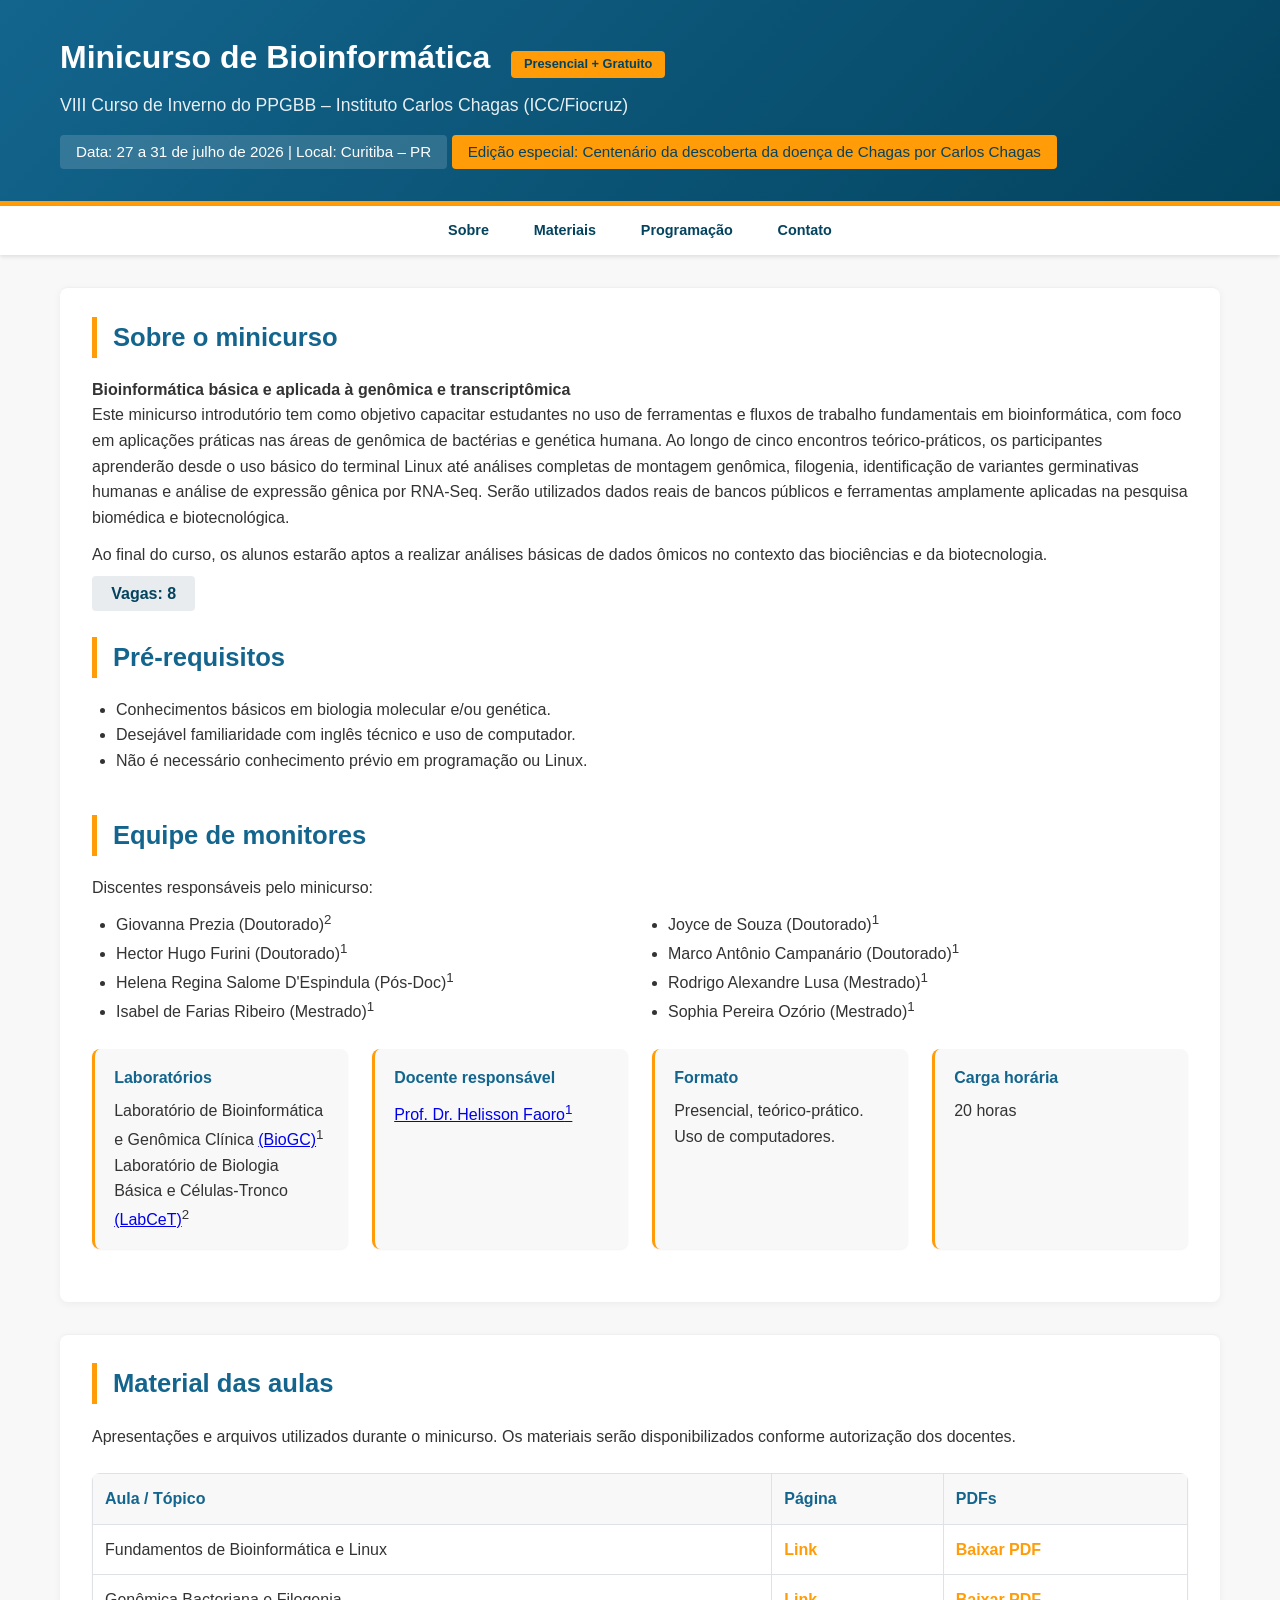
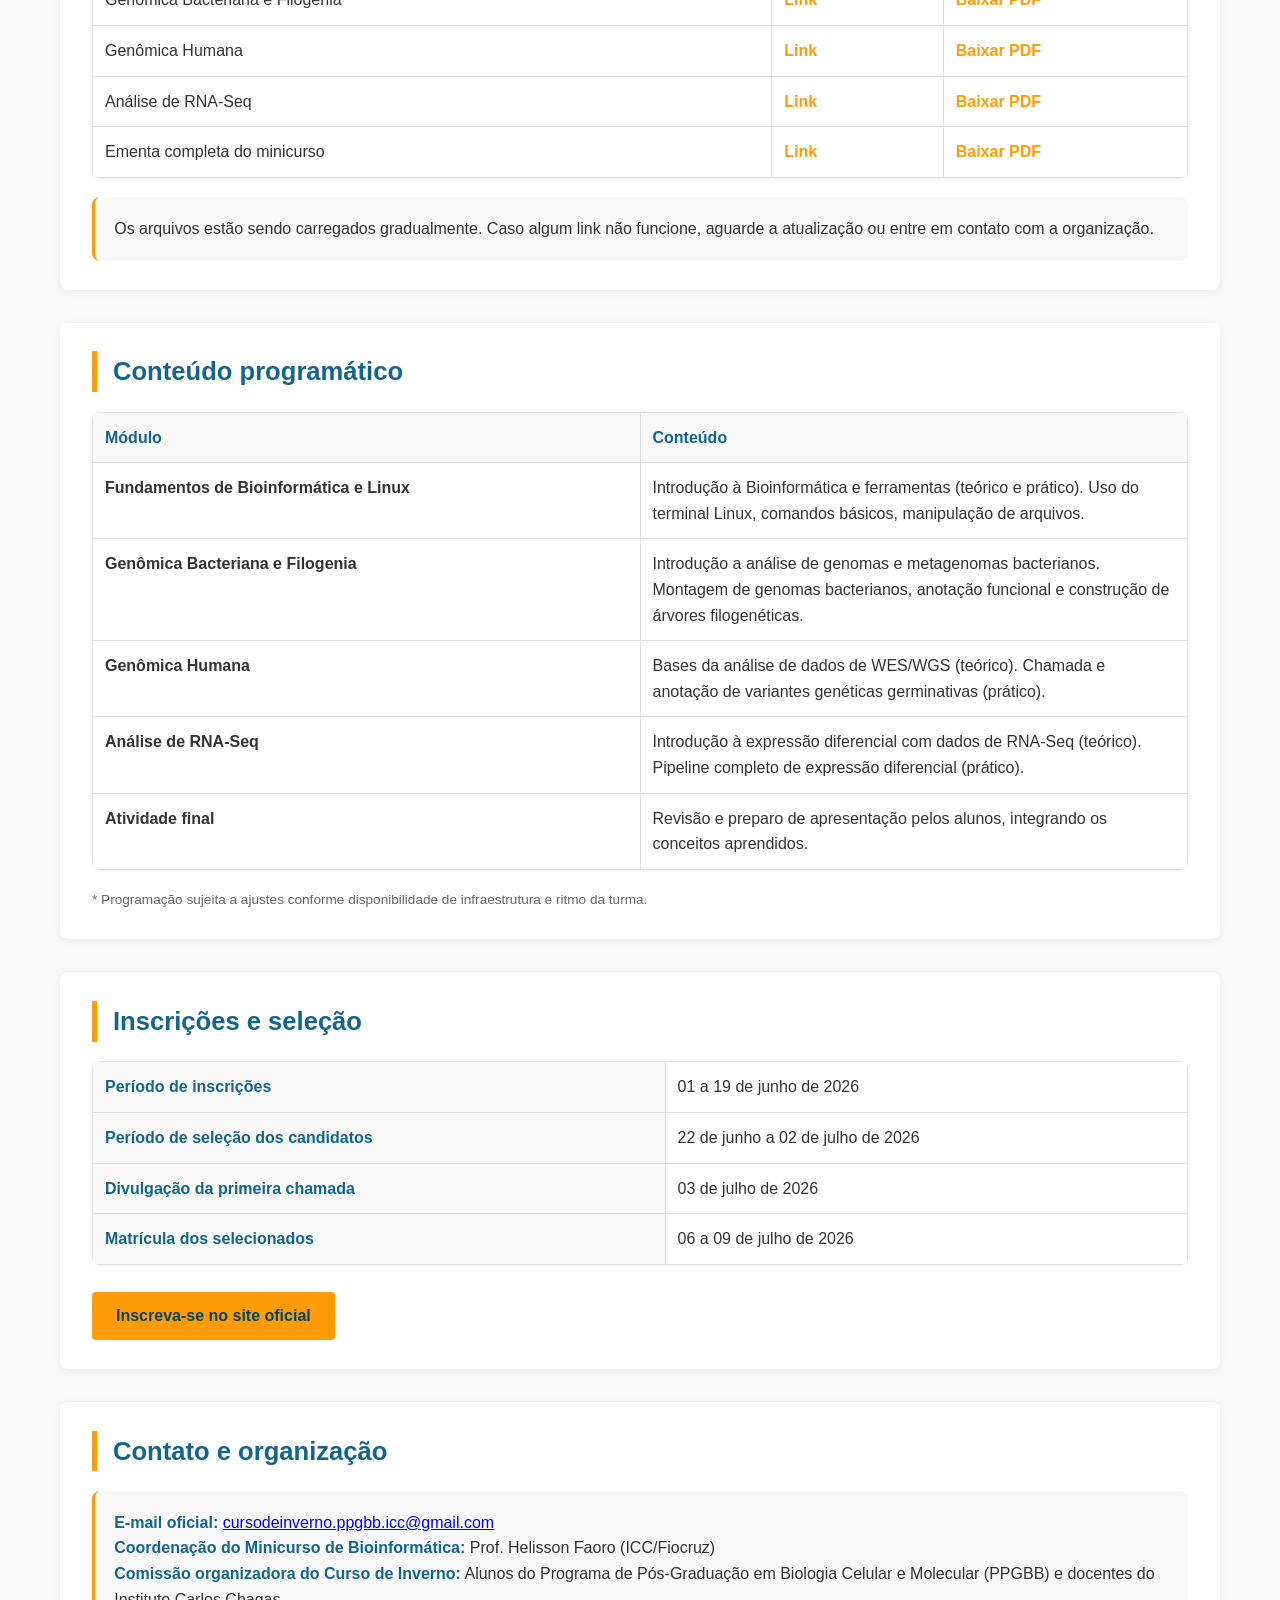
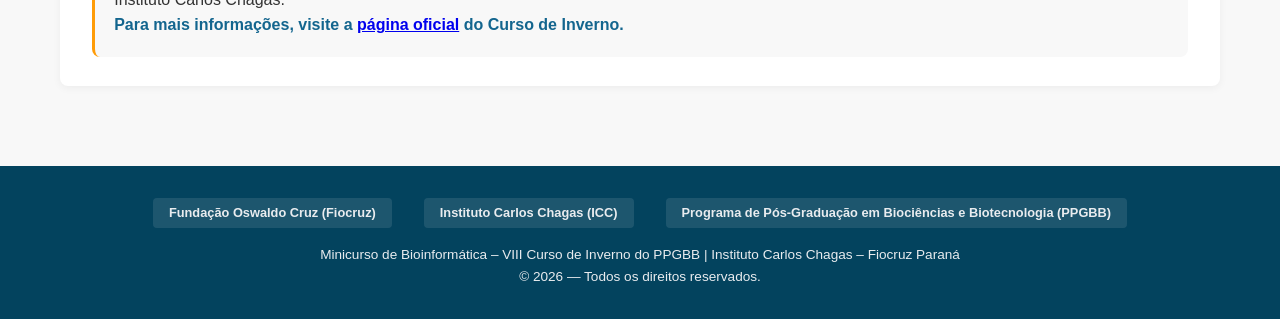
==== commit f8f03ae8: "Atulizando Index e páginas das aulas" ====
--- a/index.html
+++ b/index.html
@@ -10,15 +10,6 @@
 <body>
 
 <header class="header">
-<nav class="main-nav">
-    <div class="container">
-        <a href="#sobre">Sobre</a>
-        <a href="#programacao">Programação</a>
-        <a href="#materiais">Materiais</a>
-        <a href="#contato">Contato</a>
-    </div>
-</nav>
-    
     <div class="container">
         <h1>Minicurso de Bioinformática <span class="badge-gratis">Presencial + Gratuito</span></h1>
         <div class="subtitle">VIII Curso de Inverno do PPGBB – Instituto Carlos Chagas (ICC/Fiocruz)</div>
@@ -31,52 +22,77 @@
     </div>
 </header>
 
+<nav class="main-nav">
+        <div class="container">
+        <a href="#sobre">Sobre</a>
+        <a href="#materiais">Materiais</a>
+        <a href="#programacao">Programação</a>
+        <a href="#contato">Contato</a>
+    </div>
+</nav>
+
 <main class="container">
     <!-- Sobre o minicurso -->
-    <div class="section">
+    <div class="section" id="sobre">
         <h2>Sobre o minicurso</h2>
         <p><strong>Bioinformática básica e aplicada à genômica e transcriptômica</strong></p>
         <p>Este minicurso introdutório tem como objetivo capacitar estudantes no uso de ferramentas e fluxos de trabalho fundamentais em bioinformática, com foco em aplicações práticas nas áreas de genômica de bactérias e genética humana. Ao longo de cinco encontros teórico-práticos, os participantes aprenderão desde o uso básico do terminal Linux até análises completas de montagem genômica, filogenia, identificação de variantes germinativas humanas e análise de expressão gênica por RNA-Seq. Serão utilizados dados reais de bancos públicos e ferramentas amplamente aplicadas na pesquisa biomédica e biotecnológica.</p>
         <p style="margin-top: 0.75rem;">Ao final do curso, os alunos estarão aptos a realizar análises básicas de dados ômicos no contexto das biociências e da biotecnologia.</p>
+        <p class="vagas">Vagas: 8</p><br>
+
+        <!-- Pré-requisitos -->
+        <br><h2>Pré-requisitos</h2>
+        <ul>
+            <li>Conhecimentos básicos em biologia molecular e/ou genética.</li>
+            <li>Desejável familiaridade com inglês técnico e uso de computador.</li>
+            <li>Não é necessário conhecimento prévio em programação ou Linux.</li>
+        </ul>
+
+        <!-- Equipe de monitores -->
+        <br><h2>Equipe de monitores</h2>
+        <p>Discentes responsáveis pelo minicurso:</p>
+        <ul class="two-columns">
+            <li>Giovanna Prezia (Doutorado)<sup>2</sup></li>
+            <li>Hector Hugo Furini (Doutorado)<sup>1</sup></li>
+            <li>Helena Regina Salome D'Espindula (Pós-Doc)<sup>1</sup></li>
+            <li>Isabel de Farias Ribeiro (Mestrado)<sup>1</sup></li>
+            <li>Joyce de Souza (Doutorado)<sup>1</sup></li>
+            <li>Marco Antônio Campanário (Doutorado)<sup>1</sup></li>
+            <li>Rodrigo Alexandre Lusa (Mestrado)<sup>1</sup></li>
+            <li>Sophia Pereira Ozório (Mestrado)<sup>1</sup></li>
+        </ul>
+        
+        <!-- Informações gerais -->
+        <div class="info-grid">
+            <div class="info-card"><strong>Laboratórios</strong>Laboratório de Bioinformática e Genômica Clínica <a href="https://www.icc.fiocruz.br/laboratorios/" target="_blank">(BioGC)</a><sup>1</sup><br>Laboratório de Biologia Básica e Células-Tronco <a href="https://www.icc.fiocruz.br/laboratorios/" target="_blank">(LabCeT)</a><sup>2</sup></div>
+            <div class="info-card"><strong>Docente responsável</strong><a href="http://lattes.cnpq.br/1864025543667883" target="_blank">Prof. Dr. Helisson Faoro<sup>1</sup></a></div>
+            <div class="info-card"><strong>Formato</strong>Presencial, teórico-prático. Uso de computadores.</div>
+            <div class="info-card"><strong>Carga horária</strong>20 horas</div>
+        </div>
+    
     </div>
 
     <!-- Material das aulas -->
-    <div class="section">
+    <div class="section" id="materiais">
         <h2>Material das aulas</h2>
         <p>Apresentações e arquivos utilizados durante o minicurso. Os materiais serão disponibilizados conforme autorização dos docentes.</p>
         <table class="tabela-materiais">
             <thead>
-                <tr><th>Aula / Tópico</th><th>Formato</th><th>Link</th></tr>
+                <h3><tr><th>Aula / Tópico</th><th>Página</th><th>PDFs</th></tr></h3>
             </thead>
             <tbody>
-                <tr><td>Introdução ao Unix e linha de comando</td><td>PDF</td><td><a href="materiais/aula1_bioinfo.pdf" target="_blank">Baixar PDF</a></td></tr>
-                <tr><td>Análise de RNA-Seq (Pipeline completo)</td><td>HTML</td><td><a href="materiais/aula2_bioinfo.html" target="_blank">Visualizar HTML</a></td></tr>
-                <tr><td>Montagem e anotação de genomas bacterianos</td><td>PDF</td><td><a href="materiais/genomica_bacteriana.pdf" target="_blank">Baixar PDF</a></td></tr>
-                <tr><td>Chamada de variantes em genômica humana</td><td>PDF</td><td><a href="materiais/variantes_humanas.pdf" target="_blank">Baixar PDF</a></td></tr>
-                <tr><td>Ementa completa do minicurso</td><td>PDF</td><td><a href="Ementa_Bioinformatica_2026.docx.pdf" target="_blank">Baixar Ementa</a></td></tr>
+                <tr><td>Fundamentos de Bioinformática e Linux</td><td><a href="materiais/aula1_bioinfo.html">Link</a></td><td><a href="materiais/aula1_bioinfo.pdf" target="_blank">Baixar PDF</a></td></tr>
+                <tr><td>Genômica Bacteriana e Filogenia</td><td><a href="materiais/aula2_bioinfo.html">Link</a></td><td><a href="materiais/aula2_bioinfo.pdf" target="_blank">Baixar PDF</a></td></tr>
+                <tr><td>Genômica Humana</td><td><a href="materiais/aula3_bioinfo.html">Link</a></td><td><a href="materiais/aula3_bioinfo.pdf" target="_blank">Baixar PDF</a></td></tr>
+                <tr><td>Análise de RNA-Seq</td><td><a href="materiais/aula4_bioinfo.html">Link</a></td><td><a href="materiais/aula4_bioinfo.pdf" target="_blank">Baixar PDF</a></td></tr>
+                <tr><td>Ementa completa do minicurso</td><td><a href="#programacao">Link</a></td><td><a href="Ementa_Bioinformatica_2026.docx.pdf" target="_blank">Baixar PDF</a></td></tr>
             </tbody>
         </table>
         <p class="contato-info" style="margin-top: 0.5rem;">Os arquivos estão sendo carregados gradualmente. Caso algum link não funcione, aguarde a atualização ou entre em contato com a organização.</p>
-    </div>    
-
-    <!-- Equipe de monitores -->
-    <div class="section">
-        <h2>Equipe de monitores</h2>
-        <p>Discentes responsáveis pelo minicurso:</p>
-        <ul class="two-columns">
-            <li>Giovanna Prezia (Doutorado)</li>
-            <li>Hector Hugo Furini (Doutorado)</li>
-            <li>Helena Regina Salome D'Espindula (Pós-Doc)</li>
-            <li>Isabel de Farias Ribeiro (Mestrado)</li>
-            <li>Joyce de Souza (Doutorado)</li>
-            <li>Marco Antônio Campanário (Doutorado)</li>
-            <li>Rodrigo Alexandre Lusa (Mestrado)</li>
-            <li>Sophia Pereira Ozório (Mestrado)</li>
-        </ul>
     </div>
 
     <!-- Conteúdo programático -->
-    <div class="section">
+    <div class="section" id="programacao">
         <h2>Conteúdo programático</h2>
         <table class="tabela-conteudo">
             <thead>
@@ -92,30 +108,7 @@
         </table>
         <p class="nota">* Programação sujeita a ajustes conforme disponibilidade de infraestrutura e ritmo da turma.</p>
     </div>
-
     
-    <!-- Informações gerais -->
-    <div class="section">
-        <h2>Informações gerais</h2>
-        <div class="info-grid">
-            <div class="info-card"><strong>Laboratórios</strong>BioGC e LabCet</div>
-            <div class="info-card"><strong>Docente responsável</strong>Helisson Faoro</div>
-            <div class="info-card"><strong>Formato</strong>Presencial, teórico-prático. Uso de computadores.</div>
-            <div class="info-card"><strong>Carga horária</strong>20 horas</div>
-        </div>
-        <p class="vagas">Vagas: 8</p>
-    </div>
-
-    
-    <!-- Pré-requisitos -->
-    <div class="section">
-        <h2>Pré-requisitos</h2>
-        <ul>
-            <li>Conhecimentos básicos em biologia molecular e/ou genética.</li>
-            <li>Desejável familiaridade com inglês técnico e uso de computador.</li>
-            <li>Não é necessário conhecimento prévio em programação ou Linux.</li>
-        </ul>
-    </div>
 
     <!-- Inscrições e seleção -->
     <div class="section">
@@ -130,12 +123,13 @@
     </div>
 
     <!-- Contato e organização -->
-    <div class="section">
+    <div class="section" id="contato">
         <h2>Contato e organização</h2>
         <div class="contato-info">
-            <p><strong>E-mail para dúvidas sobre o minicurso:</strong> bioinfo.curso.inverno@fiocruz.br (exemplo – verificar e-mail oficial)</p>
-            <p><strong>Coordenação do minicurso:</strong> Prof. Helisson Faoro (ICC/Fiocruz)</p>
+            <p><strong>E-mail oficial: </strong><a href="mailto:cursodeinverno.ppgbb.icc@gmail.com">cursodeinverno.ppgbb.icc@gmail.com</a></p>
+            <p><strong>Coordenação do Minicurso de Bioinformática:</strong> Prof. Helisson Faoro (ICC/Fiocruz)</p>
             <p><strong>Comissão organizadora do Curso de Inverno:</strong> Alunos do Programa de Pós-Graduação em Biologia Celular e Molecular (PPGBB) e docentes do Instituto Carlos Chagas.</p>
+            <p><strong>Para mais informações, visite a <a href="https://www.icc.fiocruz.br/curso-de-inverno/" target="_blank" rel="noopener noreferrer">página oficial</a> do Curso de Inverno.</strong></p>
         </div>
     </div>
 </main>
--- a/css/style.css
+++ b/css/style.css
@@ -13,6 +13,10 @@
     box-sizing: border-box;
 }
 
+html {
+    scroll-behavior: smooth;
+}
+
 body {
     font-family: 'Open Sans', 'Segoe UI', 'Helvetica Neue', sans-serif;
     background-color: #f8f8f8;
@@ -40,9 +44,6 @@
     color: white;
     padding: 2rem 0;
     border-bottom: 5px solid #ff9c08;
-    position: sticky;
-    top: 0;
-    z-index: 10;
 }
 
 .header h1 {
@@ -80,10 +81,11 @@
 
 /* ===== Menu de Navegação ===== */
 .main-nav {
+    position: sticky;
+    top: 0;
+    z-index: 1000;
     background-color: #ffffff;
-    border-bottom: 1px solid #e0e0e0;
-    padding: 0;
-    box-shadow: 0 2px 4px rgba(0,0,0,0.05);
+    box-shadow: 0 2px 4px rgba(0,0,0,0.1);
 }
 
 .main-nav .container {
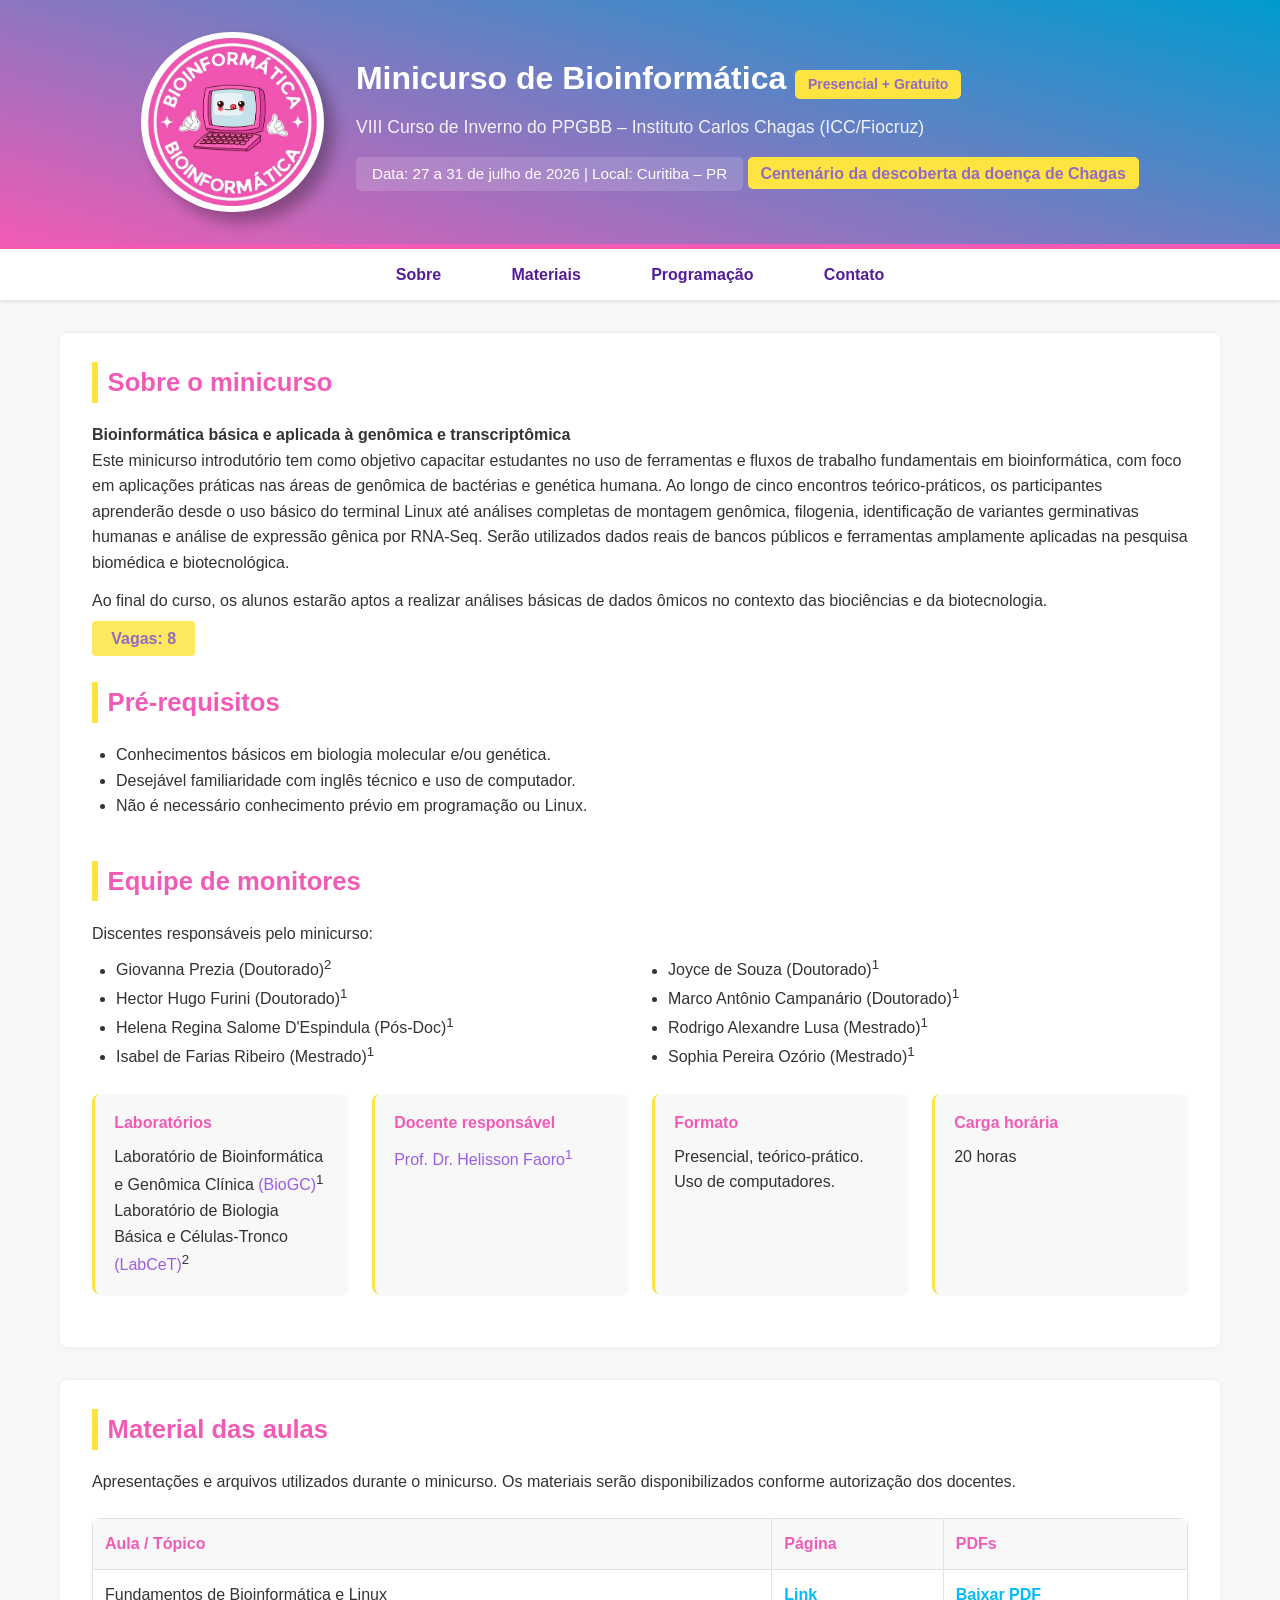
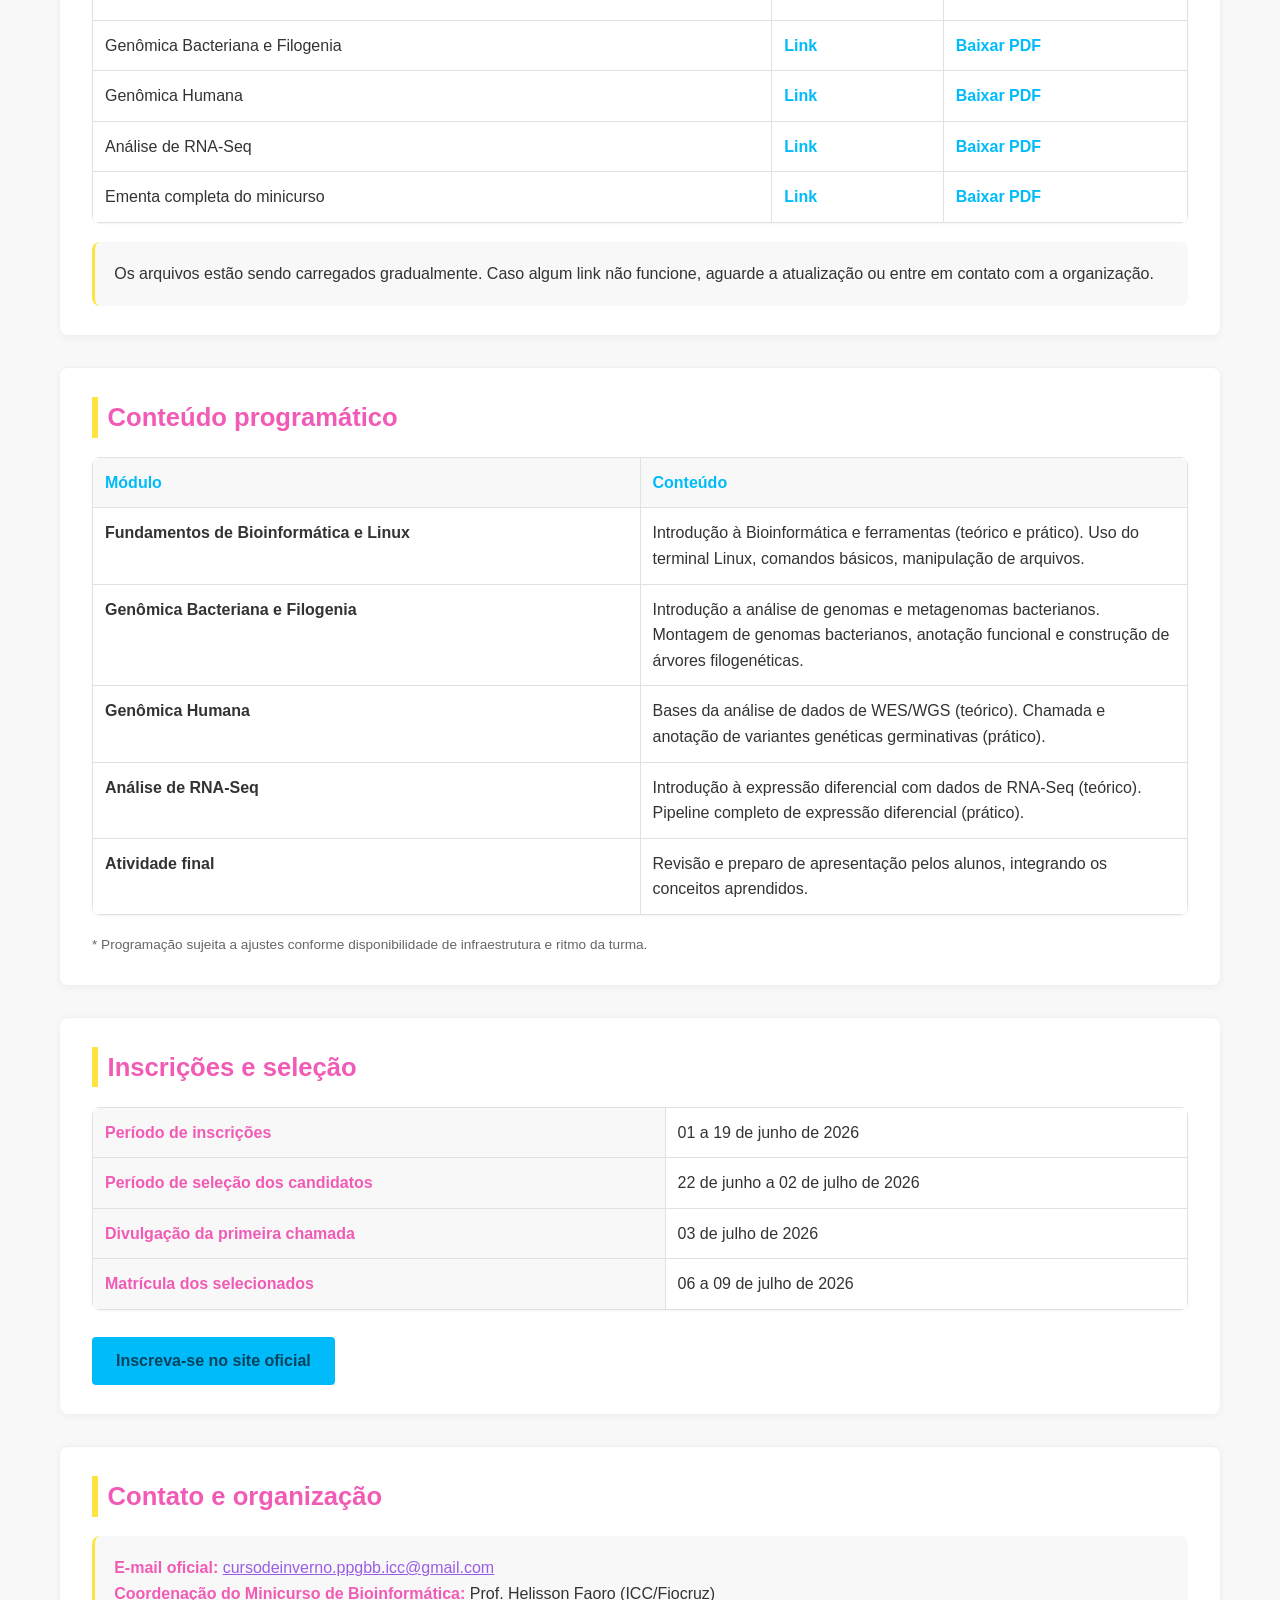
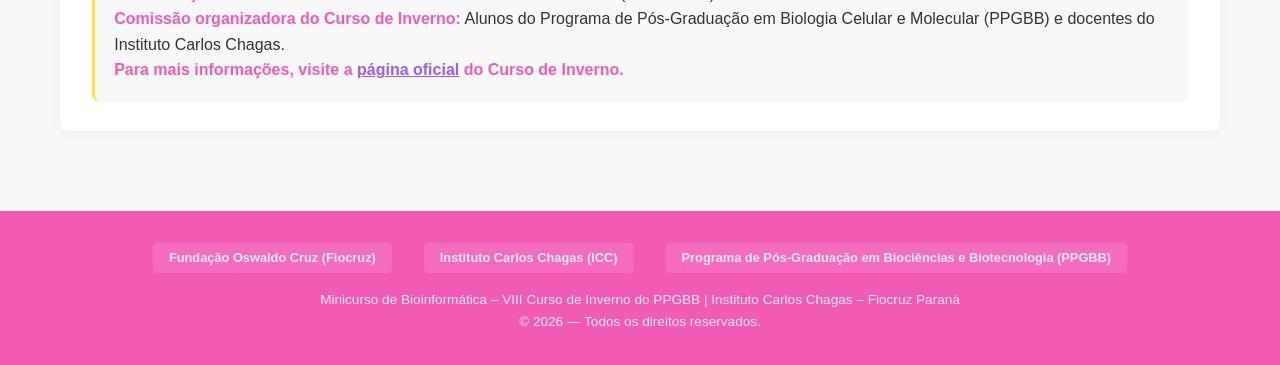
==== commit a9614d99: "Mudando esquema de cores e atualizando páginas secundárias" ====
--- a/index.html
+++ b/index.html
@@ -10,15 +10,21 @@
 <body>
 
 <header class="header">
-    <div class="container">
-        <h1>Minicurso de Bioinformática <span class="badge-gratis">Presencial + Gratuito</span></h1>
-        <div class="subtitle">VIII Curso de Inverno do PPGBB – Instituto Carlos Chagas (ICC/Fiocruz)</div>
-        <div class="date-place">
-            Data: 27 a 31 de julho de 2026 | Local: Curitiba – PR
+    <div class="container header-content">
+
+        <img src="img/bioinfo_icon.png" alt="Bioinfo Logo" class="header-logo">
+        
+        <div class="header-text">
+            <h1>Minicurso de Bioinformática <span class="badge-gratis">Presencial + Gratuito</span></h1>
+            <div class="subtitle">VIII Curso de Inverno do PPGBB – Instituto Carlos Chagas (ICC/Fiocruz)</div>
+            <div class="date-place">
+                Data: 27 a 31 de julho de 2026 | Local: Curitiba – PR
+            </div>
+            <div class="badge-gratis" style="font-size: 16px; margin-top: 12px; display: inline-block;">
+                Centenário da descoberta da doença de Chagas
+            </div>
         </div>
-        <div class="date-place" style="background: #ff9c08; color: #03435e; margin-top: 12px;">
-            Edição especial: Centenário da descoberta da doença de Chagas por Carlos Chagas
-        </div>
+
     </div>
 </header>
 
@@ -64,7 +70,7 @@
         
         <!-- Informações gerais -->
         <div class="info-grid">
-            <div class="info-card"><strong>Laboratórios</strong>Laboratório de Bioinformática e Genômica Clínica <a href="https://www.icc.fiocruz.br/laboratorios/" target="_blank">(BioGC)</a><sup>1</sup><br>Laboratório de Biologia Básica e Células-Tronco <a href="https://www.icc.fiocruz.br/laboratorios/" target="_blank">(LabCeT)</a><sup>2</sup></div>
+            <div class="info-card"><strong>Laboratórios</strong>Laboratório de Bioinformática e Genômica Clínica <a href="https://icc-biogc.github.io/Lab_BioGC/" target="_blank">(BioGC)</a><sup>1</sup><br>Laboratório de Biologia Básica e Células-Tronco <a href="https://www.icc.fiocruz.br/laboratorios/" target="_blank">(LabCeT)</a><sup>2</sup></div>
             <div class="info-card"><strong>Docente responsável</strong><a href="http://lattes.cnpq.br/1864025543667883" target="_blank">Prof. Dr. Helisson Faoro<sup>1</sup></a></div>
             <div class="info-card"><strong>Formato</strong>Presencial, teórico-prático. Uso de computadores.</div>
             <div class="info-card"><strong>Carga horária</strong>20 horas</div>
--- a/css/style.css
+++ b/css/style.css
@@ -1,10 +1,17 @@
-/* style.css - Paleta revisada com laranja #ff9c08
+/* style.css - Paleta revisada com laranja #00bbf9
    Cores principais:
-   - Destaque (laranja): #ff9c08
-   - Azul médio: #13658e
+   - Destaque (laranja): #00bbf9
+   - Azul médio: #00bbf9
    - Azul escuro: #03435e
    - Ciano (secundário): #00c1cf
    - Fundo claro: #f8f8f8
+
+   Nova paleta:
+   --lavender-purple: #9b5de5ff;
+    --deep-pink: #f15bb5ff;
+    --banana-cream: #fee440ff;
+    --deep-sky-blue: #00bbf9ff;
+    --aquamarine: #00f5d4ff;
 */
 
 * {
@@ -37,13 +44,31 @@
     padding: 0 20px;
 }
 
+
 /* ===== Cabeçalho (Header) ===== */
 .header {
-    background: linear-gradient(135deg, #13658e 0%, #03435e 100%);
-    background-color: #03435e;
+    background: linear-gradient(-165deg, #00445a44 0%, #f15bb5 100%);
+    background-color: #00bbf9;
     color: white;
     padding: 2rem 0;
-    border-bottom: 5px solid #ff9c08;
+    border-bottom: 5px solid #f15bb5;
+}
+
+.header-content {
+    display: flex;
+    align-items: center;
+    justify-content: center;
+    gap: 2rem;
+}
+
+.header-logo {
+    height: 180px;
+    width: auto;
+    flex-shrink: 0;
+    background-color: #ffffff;
+    border: 0px solid #ffffff;
+    border-radius: 100px;
+    box-shadow: 10px 10px 15px rgba(0,0,0,0.3);
 }
 
 .header h1 {
@@ -64,18 +89,19 @@
     background: rgba(255,255,255,0.15);
     display: inline-block;
     padding: 0.3rem 1rem;
-    border-radius: 4px;
+    border-radius: 5px;
     margin-top: 0.75rem;
 }
 
 .badge-gratis {
-    background-color: #ff9c08;
-    color: #03435e;
+    background-color: #fee440;
+    color: #936ac4;
     padding: 0.2rem 0.8rem;
-    border-radius: 4px;
-    font-size: 0.8rem;
-    font-weight: bold;
-    margin-left: 0.75rem;
+    border-radius: 5px;
+    font-size: 14px;
+    font-weight: 600;
+    margin-left: 0rem;
+    margin-right: 0rem;
     display: inline-block;
 }
 
@@ -93,22 +119,24 @@
     justify-content: center;
     align-items: center;
     flex-wrap: wrap;
+    padding: 0.2rem 0.2rem;
 }
 
 .main-nav a {
-    color: #03435e;
+    color: #541c97;
     text-decoration: none;
-    padding: 0.8rem 1.2rem;
-    font-weight: 600;
-    font-size: 0.9rem;
+    padding: 0.6rem 1.2rem;
+    font-weight: 600;
+    font-size: 16px;
     transition: background-color 0.2s ease, color 0.2s ease;
-    border-radius: 4px;
-    margin: 0 0.2rem;
+    border-radius: 0%;
+    margin: 0 1rem;
 }
 
 .main-nav a:hover {
-    background-color: #f8f8f8;
-    color: #ff9c08;
+    background-color: #f15bb5ab;
+    border-radius: 0%;
+    color: #ffffff;
 }
 
 /* ===== Seções Gerais ===== */
@@ -125,10 +153,11 @@
 .section h2 {
     font-size: 1.6rem;
     margin-bottom: 1.2rem;
-    border-left: 5px solid #ff9c08;
-    padding-left: 1rem;
-    color: #13658e;
-    font-weight: 600;
+    border-left: 6px solid #fee440;
+    padding-left: 0.6rem;
+    color: #f15bb5;
+    font-weight: 600;
+    background-color: #ffffff;
 }
 
 .section h3 {
@@ -136,7 +165,6 @@
     margin: 1.5rem 0 0.75rem 0;
     color: #03435e;
 }
-
 /* ===== Cards de Informações ===== */
 .info-grid {
     display: grid;
@@ -149,26 +177,31 @@
     background: #f8f8f8;
     padding: 1rem 1.2rem;
     border-radius: 8px;
-    border-left: 3px solid #ff9c08;
+    border-left: 3px solid #fee440;
     box-shadow: 0 1px 2px rgba(0,0,0,0.05);
 }
 
 .info-card strong {
-    color: #13658e;
+    color: #f15bb5;
     display: block;
     margin-bottom: 0.5rem;
     font-size: 1rem;
 }
 
+.info-card a{
+    color: #9b5de5;
+    text-decoration: none;
+}
+
 .vagas {
     font-size: 1rem;
     font-weight: bold;
-    background: #e9ecef;
+    background: #fee540d7;
     display: inline-block;
     padding: 0.3rem 1.2rem;
     border-radius: 4px;
     margin-top: 0.5rem;
-    color: #03435e;
+    color: #936ac4;
 }
 
 /* ===== Listas ===== */
@@ -203,7 +236,7 @@
 
 .tabela-conteudo th {
     background-color: #f8f8f8;
-    color: #13658e;
+    color: #00bbf9;
     font-weight: 600;
     width: 30%;
 }
@@ -229,19 +262,19 @@
 
 .tabela-inscricoes th, .tabela-materiais th {
     background-color: #f8f8f8;
-    color: #13658e;
+    color: #f15bb5;
     font-weight: 600;
 }
 
 .tabela-materiais a {
-    color: #ff9c08;
+    color: #00bbf9;
     text-decoration: none;
     font-weight: 600;
 }
 
 .tabela-materiais a:hover {
     text-decoration: underline;
-    color: #13658e;
+    color: #fee440;
 }
 
 /* ===== Cards de Materiais ===== */
@@ -256,7 +289,7 @@
     background: #f8f8f8;
     border-radius: 8px;
     padding: 1rem;
-    border-left: 3px solid #ff9c08;
+    border-left: 3px solid #fee440;
     transition: transform 0.2s ease, box-shadow 0.2s ease;
     box-shadow: 0 1px 2px rgba(0,0,0,0.05);
 }
@@ -268,7 +301,7 @@
 
 .material-card h4 {
     margin-bottom: 0.5rem;
-    color: #13658e;
+    color: #fee440;
     font-size: 1.1rem;
 }
 
@@ -301,17 +334,17 @@
 }
 
 .material-card .btn-pdf {
-    background-color: #ff9c08;
+    background-color: #00bbf9;
     color: #03435e;
 }
 
 .material-card .btn-pdf:hover {
-    background-color: #13658e;
+    background-color: #00bbf9;
     color: white;
 }
 
 .material-card .btn-html {
-    background-color: #13658e;
+    background-color: #00bbf9;
     color: white;
 }
 
@@ -322,7 +355,7 @@
 /* ===== Botões Gerais ===== */
 .btn-link {
     display: inline-block;
-    background-color: #ff9c08;
+    background-color: #00bbf9;
     color: #03435e;
     text-decoration: none;
     font-weight: bold;
@@ -335,7 +368,7 @@
 }
 
 .btn-link:hover {
-    background-color: #13658e;
+    background-color: #00bbf9;
     color: white;
 }
 
@@ -345,11 +378,16 @@
     padding: 1.2rem;
     border-radius: 8px;
     margin-top: 1rem;
-    border-left: 3px solid #ff9c08;
+    border-left: 3px solid #fee440;
 }
 
 .contato-info strong {
-    color: #13658e;
+    color: #f15bb5;
+}
+
+.contato-info a{
+    color: #9b5de5;
+    text-decoration: underline;
 }
 
 .nota {
@@ -360,7 +398,7 @@
 
 /* ===== Rodapé (Footer) ===== */
 .footer {
-    background: #03435e;
+    background: #f15bb5;
     color: #e9ecef;
     padding: 2rem 0;
     margin-top: 3rem;
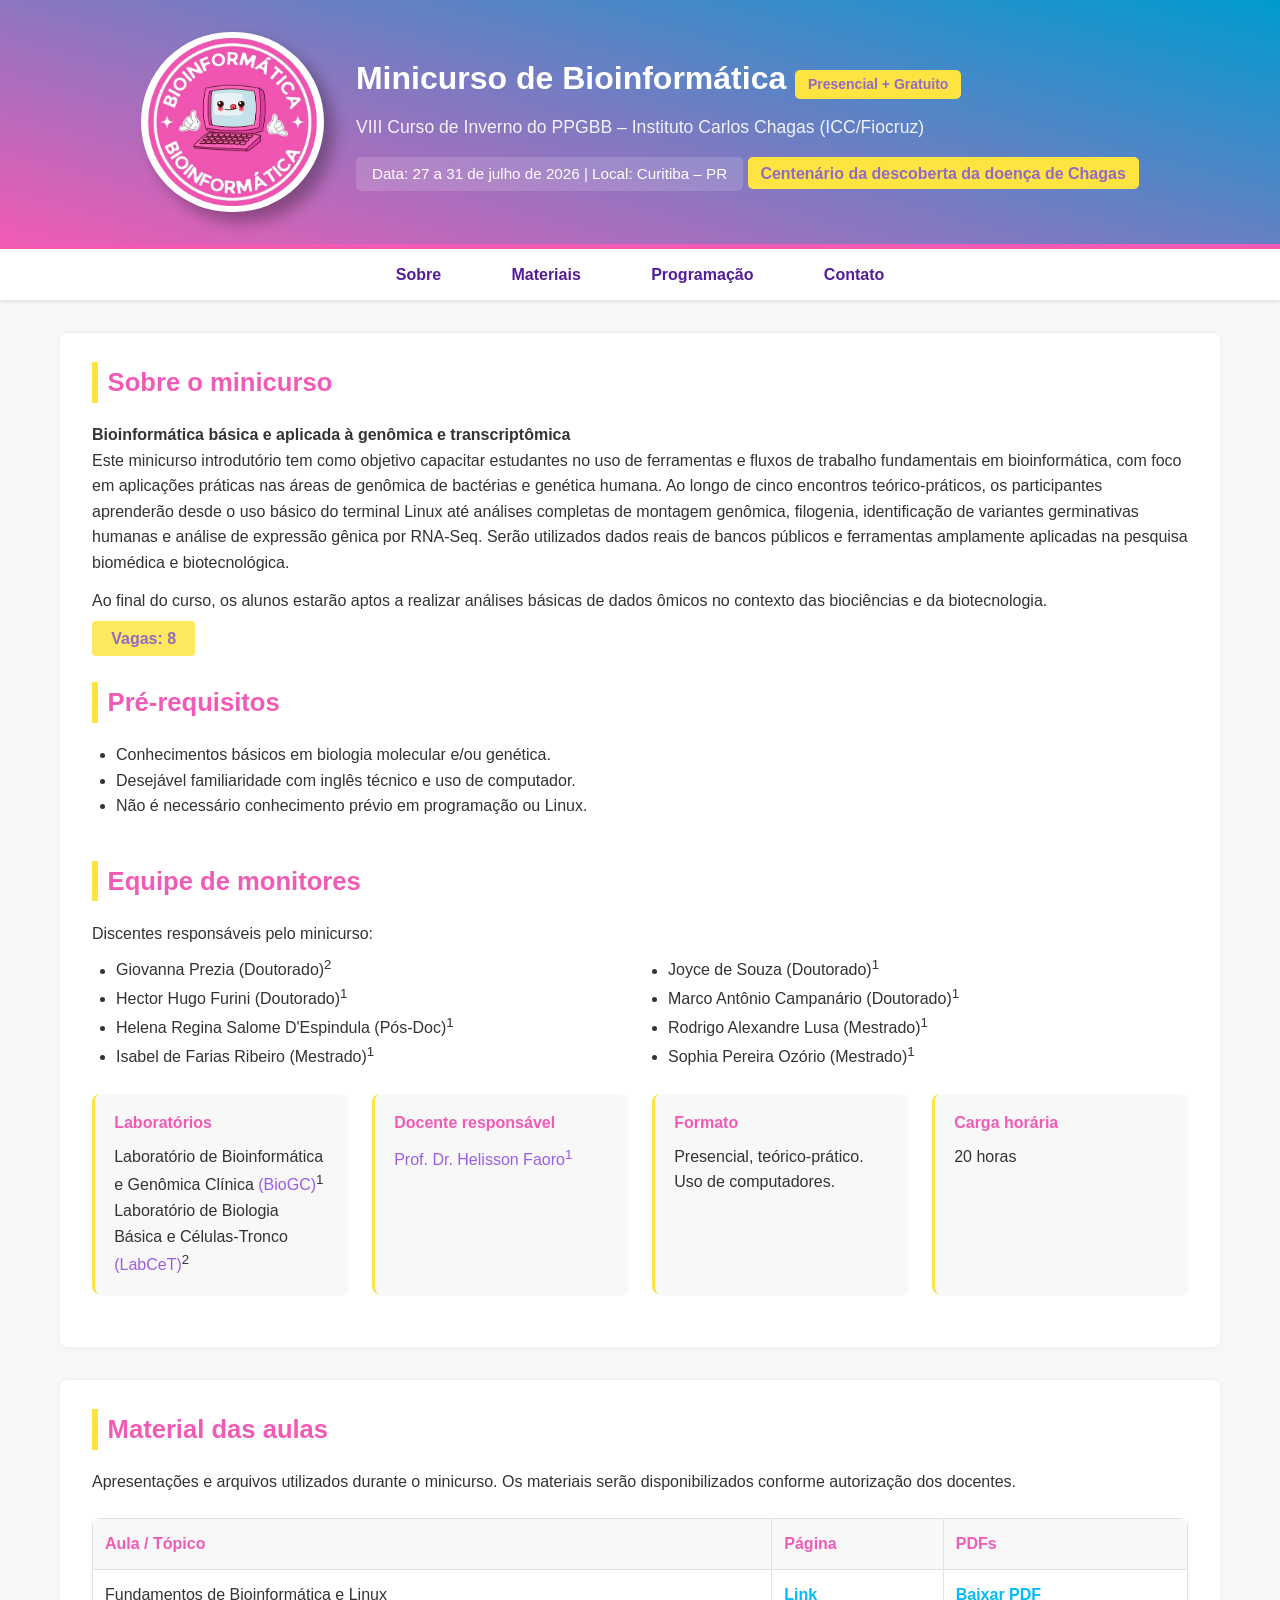
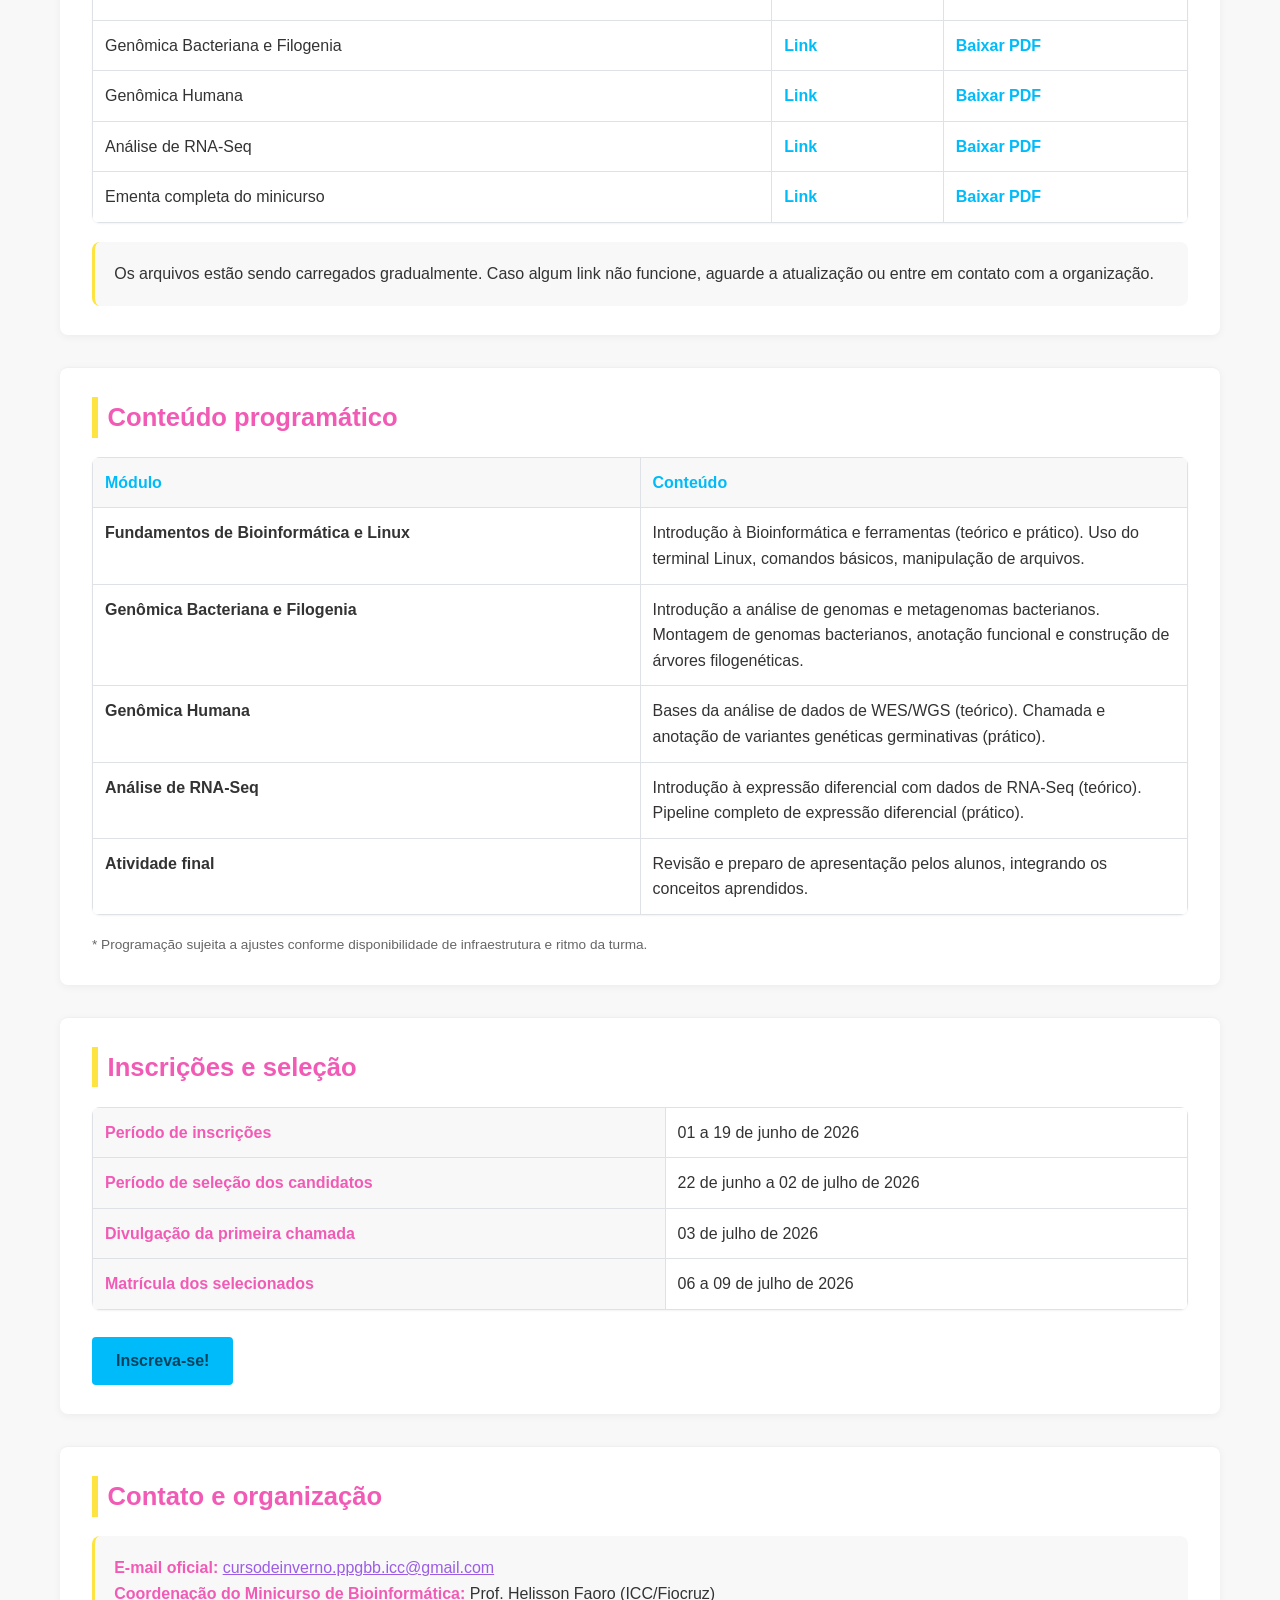
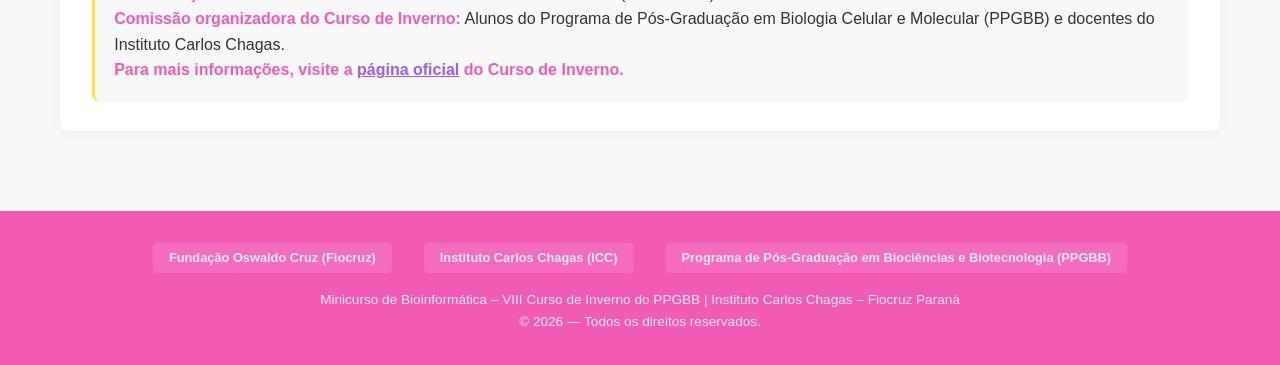
==== commit b45e09a7: "Atualizar o index.html" ====
--- a/index.html
+++ b/index.html
@@ -125,7 +125,7 @@
             <tr><th>Divulgação da primeira chamada</th><td>03 de julho de 2026</td></tr>
             <tr><th>Matrícula dos selecionados</th><td>06 a 09 de julho de 2026</td></tr>
         </table>
-        <a href="https://www.icc.fiocruz.br/curso-de-inverno" class="btn-link" target="_blank">Inscreva-se no site oficial</a>
+        <a href="https://forms.gle/pYbZWGeieAeA88ia8" class="btn-link" target="_blank">Inscreva-se!</a>
     </div>
 
     <!-- Contato e organização -->
--- a/css/style.css
+++ b/css/style.css
@@ -160,10 +160,27 @@
     background-color: #ffffff;
 }
 
+pre {
+  background-color: #1e1e1e;
+  color: #d4d4d4;
+  padding: 16px 20px;
+  border-radius: 8px;
+  border: 1px solid #333333;
+  overflow-x: auto;
+  margin: 20px 0;
+}
+
+pre code {
+  font-family: 'Fira Code', 'Courier New', Courier, monospace;
+  font-size: 14px;
+  line-height: 1.5;
+  word-break: normal;
+  white-space: pre;
+}
 .section h3 {
     font-size: 1.3rem;
     margin: 1.5rem 0 0.75rem 0;
-    color: #03435e;
+    color: #541c97;
 }
 /* ===== Cards de Informações ===== */
 .info-grid {
@@ -214,6 +231,12 @@
 ul.two-columns {
     columns: 2;
     column-gap: 2rem;
+}
+
+ol, .section ul {
+    margin-left: 1.5rem;
+    margin-top: 0.5rem;
+    margin-bottom: 1rem;
 }
 
 /* ===== Tabela de Conteúdo Programático ===== */
@@ -450,4 +473,4 @@
         padding: 0.6rem 1rem;
         font-size: 0.85rem;
     }
-}
+}
